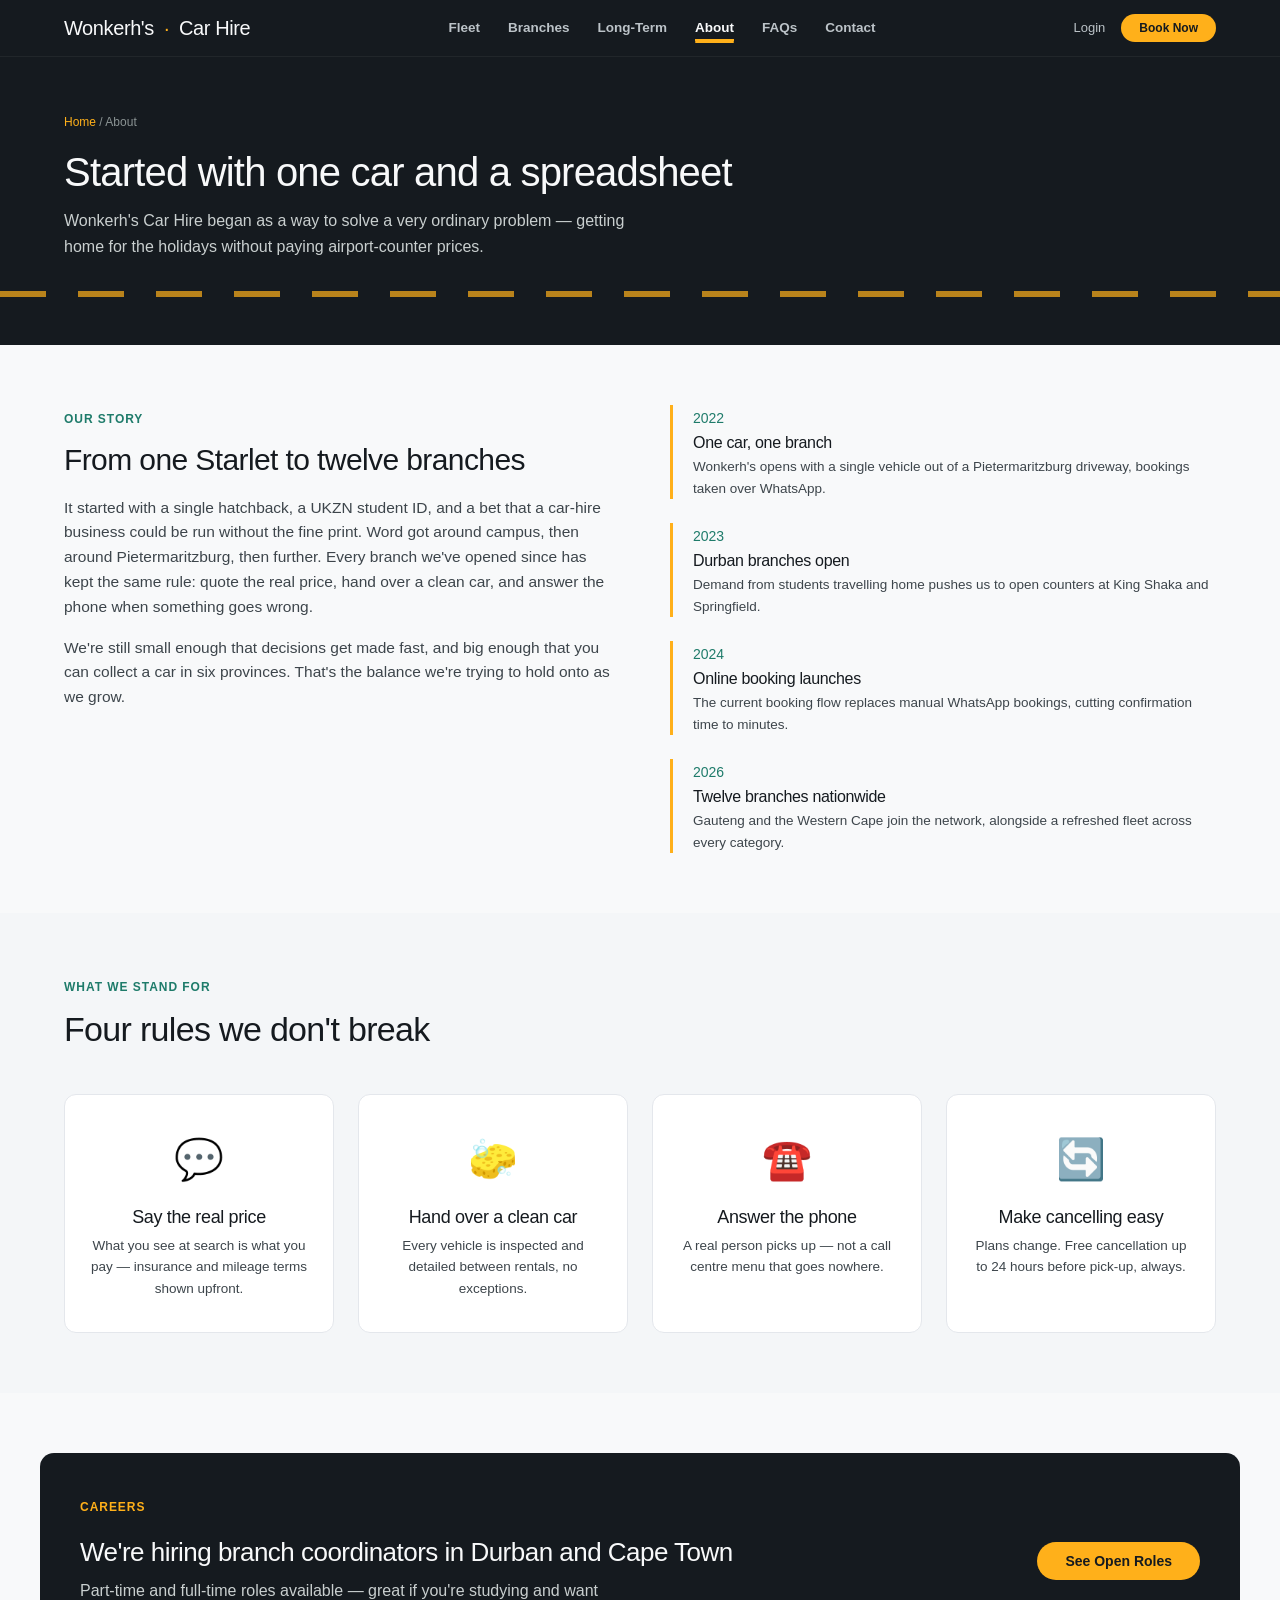
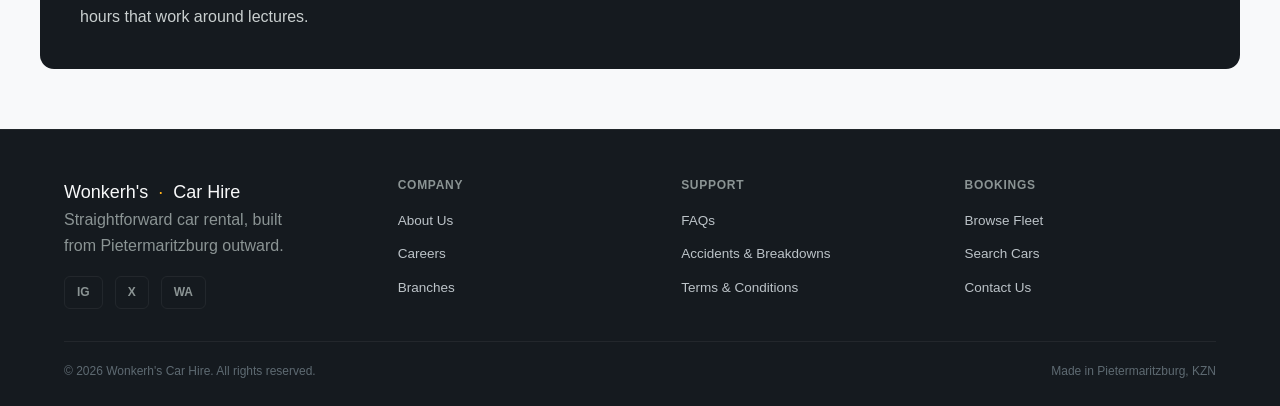
==== about.html @ ad0cbfbf "Initial commit: Wonkerh's Car Hire website - Complete HTML pages for car rental website - Fleet page" ====
<!DOCTYPE html>
<html lang="en">
<head>
<meta charset="UTF-8">
<meta name="viewport" content="width=device-width, initial-scale=1.0">
<title>About Us — Wonkerh's Car Hire</title>
<link rel="stylesheet" href="assets/style.css">
</head>
<body>

<header class="site">
  <div class="nav-row">
    <a href="index.html" class="logo">Wonkerh's<span>·</span>Car&nbsp;Hire</a>
    <nav class="main-nav">
      <ul>
        <li><a href="vehicles.html">Fleet</a></li>
        <li><a href="branches.html">Branches</a></li>
        <li><a href="long-term.html">Long-Term</a></li>
        <li><a href="about.html" class="active">About</a></li>
        <li><a href="faq.html">FAQs</a></li>
        <li><a href="contact.html">Contact</a></li>
      </ul>
    </nav>
    <div class="nav-right">
      <a href="login.html" class="nav-phone">Login</a>
      <a href="results.html" class="btn btn-amber btn-sm">Book Now</a>
      <button class="burger" aria-label="Menu">&#9776;</button>
    </div>
  </div>
  <div class="mobile-panel">
    <ul>
      <li><a href="index.html">Home</a></li>
      <li><a href="vehicles.html">Fleet</a></li>
      <li><a href="branches.html">Branches</a></li>
      <li><a href="long-term.html">Long-Term</a></li>
      <li><a href="about.html">About</a></li>
      <li><a href="faq.html">FAQs</a></li>
      <li><a href="contact.html">Contact</a></li>
      <li><a href="login.html">Login</a></li>
    </ul>
  </div>
</header>

<div class="page-head">
  <div class="wrap in">
    <div class="breadcrumb"><a href="index.html">Home</a> / About</div>
    <h1>Started with one car and a spreadsheet</h1>
    <p>Wonkerh's Car Hire began as a way to solve a very ordinary problem — getting home for the holidays without paying airport-counter prices.</p>
  </div>
  <div class="route-strip"></div>
</div>

<section>
  <div class="wrap" style="display:grid; grid-template-columns:1fr 1fr; gap:60px; align-items:start;">
    <div>
      <span class="kicker">Our Story</span>
      <h2 style="font-size:30px; margin-bottom:18px;">From one Starlet to twelve branches</h2>
      <p style="color:var(--ink-soft); font-size:15.5px; margin-bottom:16px;">
        It started with a single hatchback, a UKZN student ID, and a bet that a car-hire business could
        be run without the fine print. Word got around campus, then around Pietermaritzburg, then
        further. Every branch we've opened since has kept the same rule: quote the real price, hand over
        a clean car, and answer the phone when something goes wrong.
      </p>
      <p style="color:var(--ink-soft); font-size:15.5px;">
        We're still small enough that decisions get made fast, and big enough that you can collect a car
        in six provinces. That's the balance we're trying to hold onto as we grow.
      </p>
    </div>

    <div class="timeline">
      <div class="timeline-item">
        <span class="yr">2022</span>
        <h3>One car, one branch</h3>
        <p>Wonkerh's opens with a single vehicle out of a Pietermaritzburg driveway, bookings taken over WhatsApp.</p>
      </div>
      <div class="timeline-item">
        <span class="yr">2023</span>
        <h3>Durban branches open</h3>
        <p>Demand from students travelling home pushes us to open counters at King Shaka and Springfield.</p>
      </div>
      <div class="timeline-item">
        <span class="yr">2024</span>
        <h3>Online booking launches</h3>
        <p>The current booking flow replaces manual WhatsApp bookings, cutting confirmation time to minutes.</p>
      </div>
      <div class="timeline-item">
        <span class="yr">2026</span>
        <h3>Twelve branches nationwide</h3>
        <p>Gauteng and the Western Cape join the network, alongside a refreshed fleet across every category.</p>
      </div>
    </div>
  </div>
</section>

<section class="section-alt">
  <div class="wrap">
    <div class="section-head">
      <span class="kicker">What We Stand For</span>
      <h2>Four rules we don't break</h2>
    </div>
    <div class="values-grid">
      <div class="value-card">
        <div class="glyph">💬</div>
        <h3>Say the real price</h3>
        <p>What you see at search is what you pay — insurance and mileage terms shown upfront.</p>
      </div>
      <div class="value-card">
        <div class="glyph">🧽</div>
        <h3>Hand over a clean car</h3>
        <p>Every vehicle is inspected and detailed between rentals, no exceptions.</p>
      </div>
      <div class="value-card">
        <div class="glyph">☎️</div>
        <h3>Answer the phone</h3>
        <p>A real person picks up — not a call centre menu that goes nowhere.</p>
      </div>
      <div class="value-card">
        <div class="glyph">🔄</div>
        <h3>Make cancelling easy</h3>
        <p>Plans change. Free cancellation up to 24 hours before pick-up, always.</p>
      </div>
    </div>
  </div>
</section>

<section id="careers">
  <div class="wrap" style="display:flex; align-items:center; justify-content:space-between; gap:30px; flex-wrap:wrap; background:var(--ink); color:var(--paper); padding:40px; border-radius:14px;">
    <div>
      <span class="kicker" style="color:var(--amber);">Careers</span>
      <h2 style="font-size:26px; margin-top:8px;">We're hiring branch coordinators in Durban and Cape Town</h2>
      <p style="color:#C9CFCF; margin-top:10px; max-width:520px;">Part-time and full-time roles available — great if you're studying and want hours that work around lectures.</p>
    </div>
    <a href="contact.html" class="btn btn-amber">See Open Roles</a>
  </div>
</section>

<footer class="site">
  <div class="wrap">
    <div class="footer-grid">
      <div>
        <div class="footer-logo">Wonkerh's<span>·</span>Car&nbsp;Hire</div>
        <p style="max-width:220px; color:#8B9494;">Straightforward car rental, built from Pietermaritzburg outward.</p>
        <div class="social-row" style="margin-top:18px;">
          <a href="#" aria-label="Instagram">IG</a>
          <a href="#" aria-label="X">X</a>
          <a href="#" aria-label="WhatsApp">WA</a>
        </div>
      </div>
      <div>
        <h4>Company</h4>
        <ul>
          <li><a href="about.html">About Us</a></li>
          <li><a href="about.html#careers">Careers</a></li>
          <li><a href="branches.html">Branches</a></li>
        </ul>
      </div>
      <div>
        <h4>Support</h4>
        <ul>
          <li><a href="faq.html">FAQs</a></li>
          <li><a href="faq.html#accidents">Accidents &amp; Breakdowns</a></li>
          <li><a href="faq.html#terms">Terms &amp; Conditions</a></li>
        </ul>
      </div>
      <div>
        <h4>Bookings</h4>
        <ul>
          <li><a href="vehicles.html">Browse Fleet</a></li>
          <li><a href="results.html">Search Cars</a></li>
          <li><a href="contact.html">Contact Us</a></li>
        </ul>
      </div>
    </div>
    <div class="foot-bottom">
      <span>© 2026 Wonkerh's Car Hire. All rights reserved.</span>
      <span>Made in Pietermaritzburg, KZN</span>
    </div>
  </div>
</footer>

<script src="assets/script.js"></script>
</body>
</html>
---- assets/style.css ----
/* ============================================================
   CSS — Wonkerh's Car Hire
   Fonts: Inter + Archivo Black (loaded in HTML)
   ============================================================ */

/* ---------- reset & base ---------- */
* {
  margin: 0;
  padding: 0;
  box-sizing: border-box;
}

:root {
  --ink: #151A1F;
  --ink-soft: #3D454B;
  --ink-faint: #6E7A82;
  --paper: #F8F9FA;
  --paper-line: #E4E7EC;
  --amber: #FFB01A;
  --amber-hover: #E69A0C;
  --route: #1E7B6A;
  --route-dark: #0F5346;
  --radius: 12px;
  --shadow-card: 0 12px 28px rgba(0,0,0,0.05);
  --transition: 0.2s ease-in-out;
}

html {
  scroll-behavior: smooth;
}

body {
  font-family: 'Inter', -apple-system, BlinkMacSystemFont, sans-serif;
  background: var(--paper);
  color: var(--ink);
  line-height: 1.55;
  -webkit-font-smoothing: antialiased;
}

img { max-width: 100%; display: block; }
a { text-decoration: none; color: inherit; }
ul { list-style: none; }

.wrap {
  max-width: 1200px;
  margin: 0 auto;
  padding: 0 24px;
}
.wrap-narrow {
  max-width: 800px;
  margin: 0 auto;
  padding: 0 24px;
}

/* ---------- typography ---------- */
h1, h2, h3, h4 {
  font-family: 'Archivo Black', 'Inter', sans-serif;
  font-weight: 400;
  letter-spacing: -0.02em;
  line-height: 1.2;
}

.kicker {
  display: inline-block;
  font-size: 12px;
  font-weight: 800;
  text-transform: uppercase;
  letter-spacing: 0.08em;
  color: var(--route);
  margin-bottom: 12px;
}

.section-head {
  margin-bottom: 44px;
}
.section-head h2 {
  font-size: 34px;
  margin-bottom: 10px;
}
.section-head p {
  color: var(--ink-soft);
  max-width: 560px;
  font-size: 15px;
}

/* ---------- buttons ---------- */
.btn {
  display: inline-block;
  font-size: 14px;
  font-weight: 700;
  padding: 10px 22px;
  border-radius: 999px;
  border: 0;
  cursor: pointer;
  transition: background var(--transition), color var(--transition), box-shadow var(--transition);
  text-align: center;
  line-height: 1;
}
.btn-sm {
  font-size: 12px;
  padding: 7px 16px;
}
.btn-block {
  display: block;
  width: 100%;
}

.btn-amber {
  background: var(--amber);
  color: var(--ink);
}
.btn-amber:hover {
  background: var(--amber-hover);
  box-shadow: 0 4px 12px rgba(255,176,26,0.35);
}

.btn-dark {
  background: var(--ink);
  color: var(--paper);
}
.btn-dark:hover {
  background: #1F282F;
}

.btn-outline {
  background: transparent;
  color: var(--ink);
  border: 1.5px solid var(--paper-line);
}
.btn-outline:hover {
  background: var(--paper-line);
}

.btn-outline-light {
  background: transparent;
  color: var(--paper);
  border: 1.5px solid rgba(255,255,255,0.3);
}
.btn-outline-light:hover {
  background: rgba(255,255,255,0.08);
}

/* ---------- header ---------- */
header.site {
  background: var(--ink);
  color: var(--paper);
  padding: 10px 0;
  border-bottom: 1px solid rgba(255,255,255,0.05);
  position: sticky;
  top: 0;
  z-index: 100;
}

.nav-row {
  display: flex;
  align-items: center;
  justify-content: space-between;
  flex-wrap: wrap;
  gap: 12px 16px;
  max-width: 1200px;
  margin: 0 auto;
  padding: 0 24px;
}

.logo {
  font-family: 'Archivo Black', sans-serif;
  font-size: 18px;
  letter-spacing: -0.02em;
  color: var(--paper);
}
.logo span {
  color: var(--amber);
  margin: 0 2px;
}

.main-nav ul {
  display: flex;
  gap: 22px;
  font-size: 13.5px;
  font-weight: 600;
}
.main-nav a {
  color: #BCC3C8;
  transition: color var(--transition);
}
.main-nav a:hover,
.main-nav a.active {
  color: var(--paper);
}
.main-nav a.active {
  border-bottom: 2px solid var(--amber);
  padding-bottom: 4px;
}

.nav-right {
  display: flex;
  align-items: center;
  gap: 16px;
}
.nav-phone {
  font-size: 13px;
  color: #BCC3C8;
}

.burger {
  background: none;
  border: 0;
  color: var(--paper);
  font-size: 26px;
  line-height: 1;
  cursor: pointer;
  display: none;
}

.mobile-panel {
  display: none;
  background: var(--ink);
  padding: 16px 24px 24px;
  border-top: 1px solid rgba(255,255,255,0.05);
}
.mobile-panel ul {
  display: flex;
  flex-direction: column;
  gap: 14px;
  font-size: 15px;
}
.mobile-panel a {
  color: #BCC3C8;
}

@media (max-width: 900px) {
  .main-nav { display: none; }
  .burger { display: block; }
  .mobile-panel.open { display: block; }
  .nav-right .nav-phone { display: none; }
}

/* ---------- page head ---------- */
.page-head {
  background: var(--ink);
  color: var(--paper);
  padding: 56px 0 48px;
  position: relative;
}
.page-head h1 {
  font-size: 40px;
  max-width: 720px;
}
.page-head p {
  color: #C9CFCF;
  font-size: 16px;
  max-width: 580px;
  margin-top: 12px;
}
.breadcrumb {
  font-size: 12px;
  color: #8B9494;
  margin-bottom: 16px;
}
.breadcrumb a {
  color: var(--amber);
}
.breadcrumb a:hover {
  text-decoration: underline;
}
.route-strip {
  height: 6px;
  background: repeating-linear-gradient(90deg, var(--amber) 0 46px, transparent 46px 78px);
  opacity: 0.7;
  margin-top: 32px;
}

/* ---------- search card ---------- */
.search-wrap {
  margin-top: -46px;
  position: relative;
  z-index: 5;
}
.search-card {
  background: #fff;
  border-radius: var(--radius);
  box-shadow: 0 16px 40px rgba(0,0,0,0.08);
  padding: 24px 28px;
  border: 1px solid var(--paper-line);
}
.search-card-inner {
  display: grid;
  grid-template-columns: 1fr 1fr 1fr 1fr auto;
  gap: 18px;
  align-items: end;
}
.search-field label {
  display: block;
  font-size: 11px;
  font-weight: 800;
  text-transform: uppercase;
  letter-spacing: 0.04em;
  color: var(--ink-faint);
  margin-bottom: 5px;
}
.search-field select,
.search-field input {
  width: 100%;
  padding: 10px 12px;
  border: 1px solid var(--paper-line);
  border-radius: 10px;
  font-size: 14px;
  background: #fff;
  font-family: 'Inter', sans-serif;
}
.search-submit button {
  background: var(--amber);
  border: 0;
  border-radius: 999px;
  font-weight: 700;
  font-size: 14px;
  padding: 10px 28px;
  cursor: pointer;
  color: var(--ink);
  transition: background var(--transition);
  white-space: nowrap;
}
.search-submit button:hover {
  background: var(--amber-hover);
}

@media (max-width: 820px) {
  .search-card-inner {
    grid-template-columns: 1fr 1fr;
  }
  .search-submit {
    grid-column: 1 / -1;
  }
}
@media (max-width: 480px) {
  .search-card-inner {
    grid-template-columns: 1fr;
  }
}

/* ---------- fleet grid / vehicle cards ---------- */
.fleet-grid {
  display: grid;
  grid-template-columns: repeat(4, 1fr);
  gap: 24px;
}
.fleet-grid.cols-3 {
  grid-template-columns: repeat(3, 1fr);
}

.vehicle-card {
  background: #fff;
  border: 1px solid var(--paper-line);
  border-radius: var(--radius);
  overflow: hidden;
  transition: transform var(--transition), box-shadow var(--transition);
}
.vehicle-card:hover {
  transform: translateY(-4px);
  box-shadow: var(--shadow-card);
}
.vehicle-card .thumb {
  font-size: 56px;
  text-align: center;
  padding: 24px 0 8px;
  background: #F4F6F8;
  border-bottom: 1px solid var(--paper-line);
}
.vehicle-card .body {
  padding: 16px 18px 20px;
}
.vehicle-card .tag {
  font-size: 10px;
  font-weight: 800;
  text-transform: uppercase;
  letter-spacing: 0.05em;
  color: var(--route);
  background: #E9F3F1;
  padding: 2px 10px;
  border-radius: 999px;
  display: inline-block;
  margin-bottom: 8px;
}
.vehicle-card h3 {
  font-size: 17px;
  margin-bottom: 4px;
}
.vehicle-card .specs {
  display: flex;
  gap: 12px;
  font-size: 12px;
  color: var(--ink-faint);
  margin: 8px 0 14px;
}
.vehicle-card .specs span {
  display: flex;
  align-items: center;
  gap: 4px;
}
.vehicle-card .price-row {
  display: flex;
  align-items: center;
  justify-content: space-between;
}
.vehicle-card .price {
  font-family: 'Archivo Black', sans-serif;
  font-size: 20px;
}
.vehicle-card .price small {
  font-family: 'Inter', sans-serif;
  font-size: 12px;
  font-weight: 600;
  color: var(--ink-faint);
}

@media (max-width: 1000px) {
  .fleet-grid { grid-template-columns: repeat(3,1fr); }
}
@media (max-width: 700px) {
  .fleet-grid { grid-template-columns: 1fr 1fr; }
  .fleet-grid.cols-3 { grid-template-columns: 1fr 1fr; }
}
@media (max-width: 420px) {
  .fleet-grid { grid-template-columns: 1fr; }
}

/* ---------- filter chips ---------- */
.filter-row {
  display: flex;
  flex-wrap: wrap;
  gap: 10px;
  margin-bottom: 32px;
}
.filter-chip {
  background: transparent;
  border: 1.5px solid var(--paper-line);
  border-radius: 999px;
  padding: 6px 18px;
  font-size: 13px;
  font-weight: 600;
  cursor: pointer;
  transition: var(--transition);
  color: var(--ink-soft);
}
.filter-chip.active,
.filter-chip:hover {
  background: var(--ink);
  color: var(--paper);
  border-color: var(--ink);
}

/* ---------- results layout ---------- */
.results-layout {
  display: grid;
  grid-template-columns: 220px 1fr;
  gap: 36px;
}
.results-sidebar h4 {
  font-size: 12px;
  font-weight: 800;
  text-transform: uppercase;
  letter-spacing: 0.06em;
  color: var(--ink-faint);
  margin-bottom: 12px;
}
.check-row {
  display: flex;
  align-items: center;
  gap: 8px;
  font-size: 13.5px;
  color: var(--ink-soft);
  margin-bottom: 8px;
  cursor: pointer;
}
.results-count {
  font-size: 14px;
  color: var(--ink-soft);
  margin-bottom: 20px;
}

@media (max-width: 780px) {
  .results-layout {
    grid-template-columns: 1fr;
  }
}

/* ---------- about timeline ---------- */
.timeline {
  display: flex;
  flex-direction: column;
  gap: 24px;
}
.timeline-item {
  border-left: 3px solid var(--amber);
  padding-left: 20px;
}
.timeline-item .yr {
  font-family: 'Archivo Black', sans-serif;
  font-size: 14px;
  color: var(--route);
}
.timeline-item h3 {
  font-size: 16px;
  margin: 2px 0 4px;
}
.timeline-item p {
  font-size: 13.5px;
  color: var(--ink-soft);
}

/* ---------- values / why grid ---------- */
.values-grid,
.why-grid {
  display: grid;
  grid-template-columns: repeat(4,1fr);
  gap: 24px;
}
.value-card,
.why-cell {
  background: #fff;
  padding: 28px 20px;
  border-radius: var(--radius);
  border: 1px solid var(--paper-line);
}
.value-card .glyph {
  font-size: 32px;
  margin-bottom: 12px;
}
.value-card h3 {
  font-size: 17px;
  margin-bottom: 6px;
}
.value-card p {
  font-size: 13.5px;
  color: var(--ink-soft);
}

.why-cell .num {
  font-family: 'Archivo Black', sans-serif;
  font-size: 24px;
  color: var(--route);
  display: block;
  margin-bottom: 8px;
}
.why-cell h3 {
  font-size: 17px;
  margin-bottom: 4px;
}
.why-cell p {
  font-size: 13.5px;
  color: var(--ink-soft);
}

@media (max-width: 780px) {
  .values-grid { grid-template-columns: 1fr 1fr; }
  .why-grid { grid-template-columns: 1fr; }
}
@media (max-width: 480px) {
  .values-grid { grid-template-columns: 1fr; }
}

/* ---------- branch cards ---------- */
.branch-card-light {
  background: #fff;
  border: 1px solid var(--paper-line);
  border-radius: var(--radius);
  padding: 18px 20px;
}
.branch-card-light .province {
  font-size: 10px;
  font-weight: 800;
  text-transform: uppercase;
  color: var(--route);
  letter-spacing: 0.04em;
}
.branch-card-light h3 {
  font-size: 17px;
  margin: 2px 0 10px;
}
.branch-card-light dl {
  display: grid;
  grid-template-columns: 70px 1fr;
  gap: 4px 6px;
  font-size: 13px;
}
.branch-card-light dt {
  color: var(--ink-faint);
  font-weight: 600;
}
.branch-card-light dd {
  color: var(--ink-soft);
}

.branch-list {
  display: flex;
  flex-direction: column;
  gap: 4px;
}
.branch-item {
  display: flex;
  justify-content: space-between;
  padding: 12px 16px;
  border-radius: 8px;
  background: rgba(255,255,255,0.05);
  border: 1px solid rgba(255,255,255,0.06);
  transition: background var(--transition);
  font-weight: 500;
}
.branch-item:hover {
  background: rgba(255,255,255,0.10);
}
.branch-item .city {
  font-weight: 400;
  font-size: 12px;
  color: #9AA3A3;
  text-transform: uppercase;
  letter-spacing: 0.04em;
}

/* ---------- info cards ---------- */
.info-card {
  background: var(--ink);
  color: var(--paper);
  border-radius: var(--radius);
  padding: 24px;
}
.info-card h3 {
  font-size: 15px;
  margin-bottom: 14px;
  font-family: 'Inter', sans-serif;
  font-weight: 800;
}
.info-row {
  display: flex;
  gap: 10px;
  font-size: 13.5px;
  color: #C9CFCF;
  margin-bottom: 8px;
}
.info-row .ico {
  width: 24px;
  flex-shrink: 0;
}

/* ---------- accordion ---------- */
.accordion {
  display: flex;
  flex-direction: column;
  gap: 6px;
  border-top: 1px solid var(--paper-line);
  padding-top: 12px;
}
.acc-item {
  border-bottom: 1px solid var(--paper-line);
}
.acc-q {
  background: none;
  border: 0;
  width: 100%;
  text-align: left;
  font-weight: 700;
  font-size: 15px;
  padding: 14px 0;
  cursor: pointer;
  display: flex;
  justify-content: space-between;
  align-items: center;
  font-family: 'Inter', sans-serif;
  color: var(--ink);
}
.acc-q .plus {
  font-size: 22px;
  font-weight: 300;
  color: var(--ink-faint);
}
.acc-a {
  display: none;
  padding-bottom: 16px;
}
.acc-item.open .acc-a {
  display: block;
}
.acc-item.open .plus {
  transform: rotate(45deg);
}
.acc-a-in {
  color: var(--ink-soft);
  font-size: 14px;
  max-width: 640px;
}

/* ---------- forms ---------- */
.form-grid {
  display: grid;
  grid-template-columns: 1fr 1fr;
  gap: 16px 20px;
}
.form-field.full {
  grid-column: 1 / -1;
}
.form-field label {
  display: block;
  font-size: 12px;
  font-weight: 800;
  text-transform: uppercase;
  letter-spacing: 0.04em;
  color: var(--ink-faint);
  margin-bottom: 4px;
}
.form-field input,
.form-field select,
.form-field textarea {
  width: 100%;
  padding: 10px 12px;
  border: 1px solid var(--paper-line);
  border-radius: 10px;
  font-size: 14px;
  font-family: 'Inter', sans-serif;
  background: #fff;
}
.form-field textarea {
  resize: vertical;
  min-height: 80px;
}
.form-success {
  display: none;
  background: #E9F3F1;
  color: var(--route);
  padding: 12px 16px;
  border-radius: 10px;
  font-size: 13.5px;
  margin-top: 12px;
}
.form-success.show {
  display: block;
}

@media (max-width: 600px) {
  .form-grid {
    grid-template-columns: 1fr;
  }
}

/* ---------- vehicle detail ---------- */
.detail-grid {
  display: grid;
  grid-template-columns: 1.3fr 0.7fr;
  gap: 44px;
}
.gallery-main {
  background: #F4F6F8;
  border-radius: var(--radius);
  font-size: 120px;
  text-align: center;
  padding: 48px 0;
  border: 1px solid var(--paper-line);
}
.gallery-thumbs {
  display: flex;
  gap: 12px;
  margin-top: 12px;
}
.gallery-thumbs div {
  background: #F4F6F8;
  border-radius: 8px;
  padding: 12px 0;
  flex: 1;
  text-align: center;
  font-size: 28px;
  border: 1px solid var(--paper-line);
  cursor: default;
}

.spec-table {
  width: 100%;
  border-collapse: collapse;
  font-size: 14px;
}
.spec-table td {
  padding: 8px 0;
  border-bottom: 1px solid var(--paper-line);
}
.spec-table td:first-child {
  color: var(--ink-faint);
  font-weight: 600;
  width: 140px;
}

.book-panel {
  background: #fff;
  border: 1px solid var(--paper-line);
  border-radius: var(--radius);
  padding: 28px;
  box-shadow: var(--shadow-card);
}
.price-big {
  font-family: 'Archivo Black', sans-serif;
  font-size: 40px;
}
.price-big span {
  font-size: 16px;
  font-weight: 600;
  color: var(--ink-faint);
}
.includes li {
  font-size: 13px;
  color: var(--ink-soft);
  padding: 6px 0 6px 28px;
  background: url('data:image/svg+xml;utf8,<svg xmlns="http://www.w3.org/2000/svg" width="16" height="16" viewBox="0 0 24 24" fill="none" stroke="%231E7B6A" stroke-width="3" stroke-linecap="round" stroke-linejoin="round"><polyline points="20 6 9 17 4 12"/></svg>') left center no-repeat;
  background-size: 16px;
}

@media (max-width: 820px) {
  .detail-grid {
    grid-template-columns: 1fr;
  }
}

/* ---------- testi ---------- */
.testi-grid {
  display: grid;
  grid-template-columns: repeat(3,1fr);
  gap: 24px;
}
.testi-card {
  background: #fff;
  border: 1px solid var(--paper-line);
  border-radius: var(--radius);
  padding: 24px;
}
.testi-card .stars {
  color: var(--amber);
  font-size: 18px;
  letter-spacing: 2px;
  margin-bottom: 10px;
}
.testi-card p {
  font-size: 14.5px;
  color: var(--ink-soft);
  margin-bottom: 16px;
}
.testi-card .who {
  font-weight: 700;
  font-size: 14px;
}
.testi-card .who span {
  font-weight: 400;
  font-size: 12px;
  color: var(--ink-faint);
  display: block;
  margin-top: 2px;
}
@media (max-width: 700px) {
  .testi-grid { grid-template-columns: 1fr; }
}

/* ---------- CTA banner ---------- */
.cta-banner {
  background: var(--amber);
  color: var(--ink);
  padding: 48px 0;
  text-align: center;
}
.cta-banner h2 {
  font-size: 28px;
  margin-bottom: 16px;
}
.cta-banner .btn-dark {
  background: var(--ink);
  color: var(--paper);
}
.cta-banner .btn-dark:hover {
  background: #1F282F;
}

/* ---------- sections ---------- */
.section-alt {
  background: #F4F6F8;
  padding: 60px 0;
}
.section-dark {
  background: var(--ink);
  color: var(--paper);
  padding: 60px 0;
}
.section-dark .section-head p {
  color: #BCC3C8;
}
.section-dark .kicker {
  color: var(--amber);
}
section {
  padding: 60px 0;
}

/* ---------- footer ---------- */
footer.site {
  background: var(--ink);
  color: var(--paper);
  padding: 48px 0 24px;
  border-top: 1px solid rgba(255,255,255,0.05);
}
.footer-grid {
  display: grid;
  grid-template-columns: 1.2fr 1fr 1fr 1fr;
  gap: 32px;
  padding-bottom: 32px;
  border-bottom: 1px solid rgba(255,255,255,0.06);
}
.footer-logo {
  font-family: 'Archivo Black', sans-serif;
  font-size: 17px;
}
.footer-logo span {
  color: var(--amber);
  margin: 0 2px;
}
footer h4 {
  font-family: 'Inter', sans-serif;
  font-weight: 800;
  font-size: 12px;
  text-transform: uppercase;
  letter-spacing: 0.06em;
  color: #8B9494;
  margin-bottom: 14px;
}
footer ul {
  display: flex;
  flex-direction: column;
  gap: 8px;
}
footer ul a {
  font-size: 13.5px;
  color: #BCC3C8;
  transition: color var(--transition);
}
footer ul a:hover {
  color: var(--paper);
}
.social-row {
  display: flex;
  gap: 12px;
}
.social-row a {
  font-weight: 700;
  font-size: 12px;
  color: #8B9494;
  transition: color var(--transition);
}
.social-row a:hover {
  color: var(--paper);
}
.foot-bottom {
  display: flex;
  justify-content: space-between;
  font-size: 12px;
  color: #5E6A72;
  padding-top: 20px;
}

@media (max-width: 780px) {
  .footer-grid {
    grid-template-columns: 1fr 1fr;
  }
}
@media (max-width: 480px) {
  .footer-grid {
    grid-template-columns: 1fr;
  }
  .foot-bottom {
    flex-direction: column;
    gap: 4px;
  }
}

/* ---------- utilities ---------- */
.reveal {
  opacity: 0;
  transform: translateY(24px);
  transition: opacity 0.5s ease, transform 0.5s ease;
}
.reveal.visible {
  opacity: 1;
  transform: translateY(0);
}

.badge-amber {
  background: var(--amber);
  color: var(--ink);
  padding: 2px 12px;
  border-radius: 999px;
  font-size: 11px;
  font-weight: 800;
  text-transform: uppercase;
}

/* ============================================================
   CSS — Wonkerh's Car Hire (Enhanced with Images)
   ============================================================ */

* {
  margin: 0;
  padding: 0;
  box-sizing: border-box;
}

:root {
  --ink: #151A1F;
  --ink-soft: #3D454B;
  --ink-faint: #6E7A82;
  --paper: #F8F9FA;
  --paper-line: #E4E7EC;
  --amber: #FFB01A;
  --amber-hover: #E69A0C;
  --route: #1E7B6A;
  --route-dark: #0F5346;
  --radius: 12px;
  --shadow-card: 0 12px 28px rgba(0,0,0,0.08);
  --transition: 0.3s ease-in-out;
  --shadow-hover: 0 20px 40px rgba(0,0,0,0.12);
}

html {
  scroll-behavior: smooth;
}

body {
  font-family: 'Inter', -apple-system, BlinkMacSystemFont, sans-serif;
  background: var(--paper);
  color: var(--ink);
  line-height: 1.6;
  -webkit-font-smoothing: antialiased;
}

img { max-width: 100%; display: block; }
a { text-decoration: none; color: inherit; }
ul { list-style: none; }

.wrap {
  max-width: 1200px;
  margin: 0 auto;
  padding: 0 24px;
}
.wrap-narrow {
  max-width: 800px;
  margin: 0 auto;
  padding: 0 24px;
}

/* ---------- typography ---------- */
h1, h2, h3, h4 {
  font-family: 'Archivo Black', 'Inter', sans-serif;
  font-weight: 400;
  letter-spacing: -0.02em;
  line-height: 1.2;
}

.kicker {
  display: inline-block;
  font-size: 12px;
  font-weight: 800;
  text-transform: uppercase;
  letter-spacing: 0.08em;
  color: var(--route);
  margin-bottom: 12px;
}

.section-head {
  margin-bottom: 44px;
}
.section-head h2 {
  font-size: 34px;
  margin-bottom: 10px;
}
.section-head p {
  color: var(--ink-soft);
  max-width: 560px;
  font-size: 15px;
}

/* ---------- buttons ---------- */
.btn {
  display: inline-block;
  font-size: 14px;
  font-weight: 700;
  padding: 12px 28px;
  border-radius: 999px;
  border: 0;
  cursor: pointer;
  transition: all var(--transition);
  text-align: center;
  line-height: 1;
}
.btn-sm {
  font-size: 12px;
  padding: 8px 18px;
}
.btn-block {
  display: block;
  width: 100%;
}

.btn-amber {
  background: var(--amber);
  color: var(--ink);
}
.btn-amber:hover {
  background: var(--amber-hover);
  transform: translateY(-2px);
  box-shadow: 0 8px 20px rgba(255,176,26,0.35);
}

.btn-dark {
  background: var(--ink);
  color: var(--paper);
}
.btn-dark:hover {
  background: #1F282F;
  transform: translateY(-2px);
  box-shadow: 0 8px 20px rgba(0,0,0,0.2);
}

.btn-outline {
  background: transparent;
  color: var(--ink);
  border: 2px solid var(--paper-line);
}
.btn-outline:hover {
  background: var(--paper-line);
  transform: translateY(-2px);
}

.btn-outline-light {
  background: transparent;
  color: var(--paper);
  border: 2px solid rgba(255,255,255,0.3);
}
.btn-outline-light:hover {
  background: rgba(255,255,255,0.1);
  transform: translateY(-2px);
}

/* ---------- header ---------- */
header.site {
  background: var(--ink);
  color: var(--paper);
  padding: 12px 0;
  border-bottom: 1px solid rgba(255,255,255,0.05);
  position: sticky;
  top: 0;
  z-index: 100;
  backdrop-filter: blur(10px);
}

.nav-row {
  display: flex;
  align-items: center;
  justify-content: space-between;
  flex-wrap: wrap;
  gap: 12px 16px;
  max-width: 1200px;
  margin: 0 auto;
  padding: 0 24px;
}

.logo {
  font-family: 'Archivo Black', sans-serif;
  font-size: 20px;
  letter-spacing: -0.02em;
  color: var(--paper);
  display: flex;
  align-items: center;
  gap: 8px;
}
.logo img {
  height: 32px;
  width: auto;
}
.logo span {
  color: var(--amber);
  margin: 0 2px;
}

.main-nav ul {
  display: flex;
  gap: 28px;
  font-size: 13.5px;
  font-weight: 600;
}
.main-nav a {
  color: #BCC3C8;
  transition: color var(--transition);
  position: relative;
}
.main-nav a:hover,
.main-nav a.active {
  color: var(--paper);
}
.main-nav a.active::after {
  content: '';
  position: absolute;
  bottom: -4px;
  left: 0;
  right: 0;
  height: 2px;
  background: var(--amber);
  border-radius: 2px;
}

.nav-right {
  display: flex;
  align-items: center;
  gap: 16px;
}
.nav-phone {
  font-size: 13px;
  color: #BCC3C8;
  display: flex;
  align-items: center;
  gap: 6px;
}

.burger {
  background: none;
  border: 0;
  color: var(--paper);
  font-size: 26px;
  line-height: 1;
  cursor: pointer;
  display: none;
}

.mobile-panel {
  display: none;
  background: var(--ink);
  padding: 16px 24px 24px;
  border-top: 1px solid rgba(255,255,255,0.05);
}
.mobile-panel ul {
  display: flex;
  flex-direction: column;
  gap: 14px;
  font-size: 15px;
}
.mobile-panel a {
  color: #BCC3C8;
}

@media (max-width: 900px) {
  .main-nav { display: none; }
  .burger { display: block; }
  .mobile-panel.open { display: block; }
  .nav-right .nav-phone { display: none; }
}

/* ---------- Hero with Image ---------- */
.hero {
  position: relative;
  overflow: hidden;
  background: var(--ink);
  color: var(--paper);
  padding: 72px 0 0;
  min-height: 600px;
  display: flex;
  align-items: center;
}

.hero::before {
  content: '';
  position: absolute;
  top: 0;
  right: 0;
  bottom: 0;
  left: 0;
  background: 
    radial-gradient(circle at 70% 30%, rgba(255,176,26,0.08) 0%, transparent 50%),
    radial-gradient(circle at 30% 70%, rgba(30,123,106,0.1) 0%, transparent 50%),
    linear-gradient(180deg, var(--ink) 0%, #1D2327 100%);
}

.hero-grid {
  display: grid;
  grid-template-columns: 1fr 1fr;
  gap: 50px;
  align-items: center;
  position: relative;
  z-index: 2;
}

.hero-image {
  position: relative;
  border-radius: var(--radius);
  overflow: hidden;
  box-shadow: 0 30px 60px rgba(0,0,0,0.4);
}

.hero-image img {
  width: 100%;
  height: 340px;
  object-fit: cover;
  transition: transform 0.5s ease;
}

.hero-image:hover img {
  transform: scale(1.03);
}

.hero-image .badge {
  position: absolute;
  bottom: 20px;
  left: 20px;
  background: rgba(0,0,0,0.7);
  backdrop-filter: blur(10px);
  padding: 8px 16px;
  border-radius: 999px;
  font-size: 12px;
  color: var(--paper);
  border: 1px solid rgba(255,255,255,0.1);
}

.eyebrow-tag {
  display: inline-block;
  font-size: 13px;
  font-weight: 700;
  color: var(--amber);
  background: rgba(255,176,26,0.12);
  border: 1px solid rgba(255,176,26,0.4);
  padding: 5px 16px;
  border-radius: 999px;
  margin-bottom: 18px;
}

.hero h1 {
  font-size: 54px;
  color: var(--paper);
  line-height: 1.1;
}
.hero h1 em {
  font-style: normal;
  color: var(--amber);
  background: linear-gradient(135deg, var(--amber), #FFD700);
  -webkit-background-clip: text;
  -webkit-text-fill-color: transparent;
  background-clip: text;
}

.hero p.lede {
  max-width: 480px;
  font-size: 17px;
  color: #C9CFCF;
  margin-top: 20px;
  line-height: 1.7;
}

.hero-stats {
  display: flex;
  gap: 40px;
  margin-top: 32px;
  padding-top: 28px;
  border-top: 1px solid rgba(255,255,255,0.06);
}
.hero-stats div strong {
  display: block;
  font-size: 28px;
  font-family: 'Archivo Black', sans-serif;
  color: var(--amber);
}
.hero-stats div span {
  font-size: 13px;
  color: #9AA3A3;
}

@media (max-width: 820px) {
  .hero-grid {
    grid-template-columns: 1fr;
  }
  .hero h1 {
    font-size: 38px;
  }
  .hero-image img {
    height: 220px;
  }
}

/* ---------- Search Card ---------- */
.search-wrap {
  margin-top: -46px;
  position: relative;
  z-index: 5;
  padding-bottom: 0;
}
.search-card {
  background: #fff;
  border-radius: var(--radius);
  box-shadow: 0 16px 48px rgba(0,0,0,0.1);
  padding: 28px 32px;
  border: 1px solid var(--paper-line);
}
.search-card-inner {
  display: grid;
  grid-template-columns: 1fr 1fr 1fr 1fr auto;
  gap: 18px;
  align-items: end;
}
.search-field label {
  display: block;
  font-size: 11px;
  font-weight: 800;
  text-transform: uppercase;
  letter-spacing: 0.06em;
  color: var(--ink-faint);
  margin-bottom: 6px;
}
.search-field select,
.search-field input {
  width: 100%;
  padding: 12px 14px;
  border: 2px solid var(--paper-line);
  border-radius: 10px;
  font-size: 14px;
  background: #fff;
  font-family: 'Inter', sans-serif;
  transition: border-color var(--transition);
}
.search-field select:focus,
.search-field input:focus {
  outline: none;
  border-color: var(--amber);
}
.search-submit button {
  background: var(--amber);
  border: 0;
  border-radius: 999px;
  font-weight: 700;
  font-size: 15px;
  padding: 12px 32px;
  cursor: pointer;
  color: var(--ink);
  transition: all var(--transition);
  white-space: nowrap;
}
.search-submit button:hover {
  background: var(--amber-hover);
  transform: translateY(-2px);
  box-shadow: 0 8px 20px rgba(255,176,26,0.35);
}

@media (max-width: 820px) {
  .search-card-inner {
    grid-template-columns: 1fr 1fr;
  }
  .search-submit {
    grid-column: 1 / -1;
  }
}
@media (max-width: 480px) {
  .search-card-inner {
    grid-template-columns: 1fr;
  }
}

/* ---------- Fleet Grid ---------- */
.fleet-grid {
  display: grid;
  grid-template-columns: repeat(4, 1fr);
  gap: 24px;
}
.fleet-grid.cols-3 {
  grid-template-columns: repeat(3, 1fr);
}

.vehicle-card {
  background: #fff;
  border: 1px solid var(--paper-line);
  border-radius: var(--radius);
  overflow: hidden;
  transition: all var(--transition);
}
.vehicle-card:hover {
  transform: translateY(-6px);
  box-shadow: var(--shadow-hover);
}
.vehicle-card .thumb {
  position: relative;
  height: 160px;
  overflow: hidden;
  background: #F4F6F8;
}
.vehicle-card .thumb img {
  width: 100%;
  height: 100%;
  object-fit: cover;
  transition: transform 0.5s ease;
}
.vehicle-card:hover .thumb img {
  transform: scale(1.05);
}
.vehicle-card .thumb .tag-badge {
  position: absolute;
  top: 12px;
  right: 12px;
  font-size: 10px;
  font-weight: 800;
  text-transform: uppercase;
  background: var(--amber);
  color: var(--ink);
  padding: 4px 12px;
  border-radius: 999px;
}
.vehicle-card .body {
  padding: 18px 20px 22px;
}
.vehicle-card .tag {
  font-size: 10px;
  font-weight: 800;
  text-transform: uppercase;
  letter-spacing: 0.05em;
  color: var(--route);
  background: #E9F3F1;
  padding: 3px 12px;
  border-radius: 999px;
  display: inline-block;
  margin-bottom: 8px;
}
.vehicle-card h3 {
  font-size: 18px;
  margin-bottom: 4px;
}
.vehicle-card .specs {
  display: flex;
  gap: 14px;
  font-size: 12px;
  color: var(--ink-faint);
  margin: 8px 0 14px;
}
.vehicle-card .specs span {
  display: flex;
  align-items: center;
  gap: 4px;
}
.vehicle-card .price-row {
  display: flex;
  align-items: center;
  justify-content: space-between;
}
.vehicle-card .price {
  font-family: 'Archivo Black', sans-serif;
  font-size: 22px;
}
.vehicle-card .price small {
  font-family: 'Inter', sans-serif;
  font-size: 13px;
  font-weight: 600;
  color: var(--ink-faint);
}

@media (max-width: 1000px) {
  .fleet-grid { grid-template-columns: repeat(3,1fr); }
}
@media (max-width: 700px) {
  .fleet-grid { grid-template-columns: 1fr 1fr; }
  .fleet-grid.cols-3 { grid-template-columns: 1fr 1fr; }
}
@media (max-width: 420px) {
  .fleet-grid { grid-template-columns: 1fr; }
}

/* ---------- Filter Chips ---------- */
.filter-row {
  display: flex;
  flex-wrap: wrap;
  gap: 10px;
  margin-bottom: 32px;
}
.filter-chip {
  background: transparent;
  border: 2px solid var(--paper-line);
  border-radius: 999px;
  padding: 8px 22px;
  font-size: 13px;
  font-weight: 600;
  cursor: pointer;
  transition: all var(--transition);
  color: var(--ink-soft);
}
.filter-chip.active,
.filter-chip:hover {
  background: var(--ink);
  color: var(--paper);
  border-color: var(--ink);
  transform: translateY(-2px);
}

/* ---------- Branch Cards ---------- */
.branch-card-light {
  background: #fff;
  border: 1px solid var(--paper-line);
  border-radius: var(--radius);
  padding: 20px 24px;
  transition: all var(--transition);
}
.branch-card-light:hover {
  transform: translateY(-4px);
  box-shadow: var(--shadow-hover);
}
.branch-card-light .province {
  font-size: 10px;
  font-weight: 800;
  text-transform: uppercase;
  color: var(--route);
  letter-spacing: 0.04em;
}
.branch-card-light h3 {
  font-size: 18px;
  margin: 4px 0 12px;
}
.branch-card-light dl {
  display: grid;
  grid-template-columns: 80px 1fr;
  gap: 4px 8px;
  font-size: 13.5px;
}
.branch-card-light dt {
  color: var(--ink-faint);
  font-weight: 600;
}
.branch-card-light dd {
  color: var(--ink-soft);
}

/* ---------- Values Grid ---------- */
.values-grid {
  display: grid;
  grid-template-columns: repeat(4,1fr);
  gap: 24px;
}
.value-card {
  background: #fff;
  padding: 32px 24px;
  border-radius: var(--radius);
  border: 1px solid var(--paper-line);
  text-align: center;
  transition: all var(--transition);
}
.value-card:hover {
  transform: translateY(-4px);
  box-shadow: var(--shadow-hover);
}
.value-card .glyph {
  font-size: 40px;
  margin-bottom: 16px;
}
.value-card h3 {
  font-size: 18px;
  margin-bottom: 6px;
}
.value-card p {
  font-size: 13.5px;
  color: var(--ink-soft);
}

/* ---------- Why Grid ---------- */
.why-grid {
  display: grid;
  grid-template-columns: repeat(3,1fr);
  gap: 24px;
}
.why-cell {
  background: #fff;
  padding: 32px 24px;
  border-radius: var(--radius);
  border: 1px solid var(--paper-line);
  transition: all var(--transition);
}
.why-cell:hover {
  transform: translateY(-4px);
  box-shadow: var(--shadow-hover);
}
.why-cell .num {
  font-family: 'Archivo Black', sans-serif;
  font-size: 28px;
  color: var(--route);
  display: block;
  margin-bottom: 10px;
}
.why-cell h3 {
  font-size: 18px;
  margin-bottom: 6px;
}
.why-cell p {
  font-size: 13.5px;
  color: var(--ink-soft);
}

@media (max-width: 780px) {
  .values-grid { grid-template-columns: 1fr 1fr; }
  .why-grid { grid-template-columns: 1fr; }
}
@media (max-width: 480px) {
  .values-grid { grid-template-columns: 1fr; }
}

/* ---------- Testimonials ---------- */
.testi-grid {
  display: grid;
  grid-template-columns: repeat(3,1fr);
  gap: 24px;
}
.testi-card {
  background: #fff;
  border: 1px solid var(--paper-line);
  border-radius: var(--radius);
  padding: 28px;
  transition: all var(--transition);
}
.testi-card:hover {
  transform: translateY(-4px);
  box-shadow: var(--shadow-hover);
}
.testi-card .stars {
  color: var(--amber);
  font-size: 20px;
  letter-spacing: 2px;
  margin-bottom: 12px;
}
.testi-card p {
  font-size: 14.5px;
  color: var(--ink-soft);
  margin-bottom: 16px;
  line-height: 1.7;
}
.testi-card .who {
  font-weight: 700;
  font-size: 14px;
  display: flex;
  align-items: center;
  gap: 12px;
}
.testi-card .who img {
  width: 40px;
  height: 40px;
  border-radius: 50%;
  object-fit: cover;
}
.testi-card .who span {
  font-weight: 400;
  font-size: 12px;
  color: var(--ink-faint);
  display: block;
  margin-top: 2px;
}

@media (max-width: 700px) {
  .testi-grid { grid-template-columns: 1fr; }
}

/* ---------- CTA Banner ---------- */
.cta-banner {
  background: linear-gradient(135deg, var(--amber), #FFD700);
  color: var(--ink);
  padding: 56px 0;
  text-align: center;
}
.cta-banner h2 {
  font-size: 32px;
  margin-bottom: 16px;
}
.cta-banner .btn-dark {
  background: var(--ink);
  color: var(--paper);
}
.cta-banner .btn-dark:hover {
  background: #1F282F;
  transform: translateY(-2px);
  box-shadow: 0 8px 24px rgba(0,0,0,0.15);
}

/* ---------- Sections ---------- */
.section-alt {
  background: #F4F6F8;
  padding: 60px 0;
}
.section-dark {
  background: var(--ink);
  color: var(--paper);
  padding: 60px 0;
}
.section-dark .section-head p {
  color: #BCC3C8;
}
.section-dark .kicker {
  color: var(--amber);
}
section {
  padding: 60px 0;
}

/* ---------- Footer ---------- */
footer.site {
  background: var(--ink);
  color: var(--paper);
  padding: 48px 0 24px;
  border-top: 1px solid rgba(255,255,255,0.05);
}
.footer-grid {
  display: grid;
  grid-template-columns: 1.2fr 1fr 1fr 1fr;
  gap: 32px;
  padding-bottom: 32px;
  border-bottom: 1px solid rgba(255,255,255,0.06);
}
.footer-logo {
  font-family: 'Archivo Black', sans-serif;
  font-size: 18px;
  display: flex;
  align-items: center;
  gap: 8px;
}
.footer-logo img {
  height: 28px;
  width: auto;
}
.footer-logo span {
  color: var(--amber);
  margin: 0 2px;
}
footer h4 {
  font-family: 'Inter', sans-serif;
  font-weight: 800;
  font-size: 12px;
  text-transform: uppercase;
  letter-spacing: 0.06em;
  color: #8B9494;
  margin-bottom: 14px;
}
footer ul {
  display: flex;
  flex-direction: column;
  gap: 8px;
}
footer ul a {
  font-size: 13.5px;
  color: #BCC3C8;
  transition: color var(--transition);
}
footer ul a:hover {
  color: var(--paper);
}
.social-row {
  display: flex;
  gap: 12px;
}
.social-row a {
  font-weight: 700;
  font-size: 12px;
  color: #8B9494;
  transition: all var(--transition);
  padding: 6px 12px;
  border: 1px solid rgba(255,255,255,0.06);
  border-radius: 6px;
}
.social-row a:hover {
  color: var(--paper);
  background: rgba(255,255,255,0.05);
}
.foot-bottom {
  display: flex;
  justify-content: space-between;
  font-size: 12px;
  color: #5E6A72;
  padding-top: 20px;
}

@media (max-width: 780px) {
  .footer-grid {
    grid-template-columns: 1fr 1fr;
  }
}
@media (max-width: 480px) {
  .footer-grid {
    grid-template-columns: 1fr;
  }
  .foot-bottom {
    flex-direction: column;
    gap: 4px;
  }
}

/* ---------- Utilities ---------- */
.reveal {
  opacity: 0;
  transform: translateY(30px);
  transition: opacity 0.6s ease, transform 0.6s ease;
}
.reveal.visible {
  opacity: 1;
  transform: translateY(0);
}

.badge-amber {
  background: var(--amber);
  color: var(--ink);
  padding: 2px 14px;
  border-radius: 999px;
  font-size: 11px;
  font-weight: 800;
  text-transform: uppercase;
}

/* ---------- Vehicle Detail ---------- */
.detail-grid {
  display: grid;
  grid-template-columns: 1.3fr 0.7fr;
  gap: 44px;
}
.gallery-main {
  border-radius: var(--radius);
  overflow: hidden;
  border: 1px solid var(--paper-line);
}
.gallery-main img {
  width: 100%;
  height: 320px;
  object-fit: cover;
}
.gallery-thumbs {
  display: flex;
  gap: 12px;
  margin-top: 12px;
}
.gallery-thumbs div {
  border-radius: 8px;
  overflow: hidden;
  flex: 1;
  cursor: pointer;
  border: 2px solid transparent;
  transition: all var(--transition);
}
.gallery-thumbs div:hover,
.gallery-thumbs div.active {
  border-color: var(--amber);
}
.gallery-thumbs img {
  width: 100%;
  height: 70px;
  object-fit: cover;
}

.spec-table {
  width: 100%;
  border-collapse: collapse;
  font-size: 14px;
}
.spec-table td {
  padding: 10px 0;
  border-bottom: 1px solid var(--paper-line);
}
.spec-table td:first-child {
  color: var(--ink-faint);
  font-weight: 600;
  width: 140px;
}

.book-panel {
  background: #fff;
  border: 1px solid var(--paper-line);
  border-radius: var(--radius);
  padding: 28px;
  box-shadow: var(--shadow-card);
  position: sticky;
  top: 100px;
}
.price-big {
  font-family: 'Archivo Black', sans-serif;
  font-size: 42px;
}
.price-big span {
  font-size: 16px;
  font-weight: 600;
  color: var(--ink-faint);
}
.includes li {
  font-size: 13px;
  color: var(--ink-soft);
  padding: 8px 0 8px 28px;
  background: url('data:image/svg+xml;utf8,<svg xmlns="http://www.w3.org/2000/svg" width="16" height="16" viewBox="0 0 24 24" fill="none" stroke="%231E7B6A" stroke-width="3" stroke-linecap="round" stroke-linejoin="round"><polyline points="20 6 9 17 4 12"/></svg>') left center no-repeat;
  background-size: 16px;
}

@media (max-width: 820px) {
  .detail-grid {
    grid-template-columns: 1fr;
  }
  .book-panel {
    position: static;
  }
}
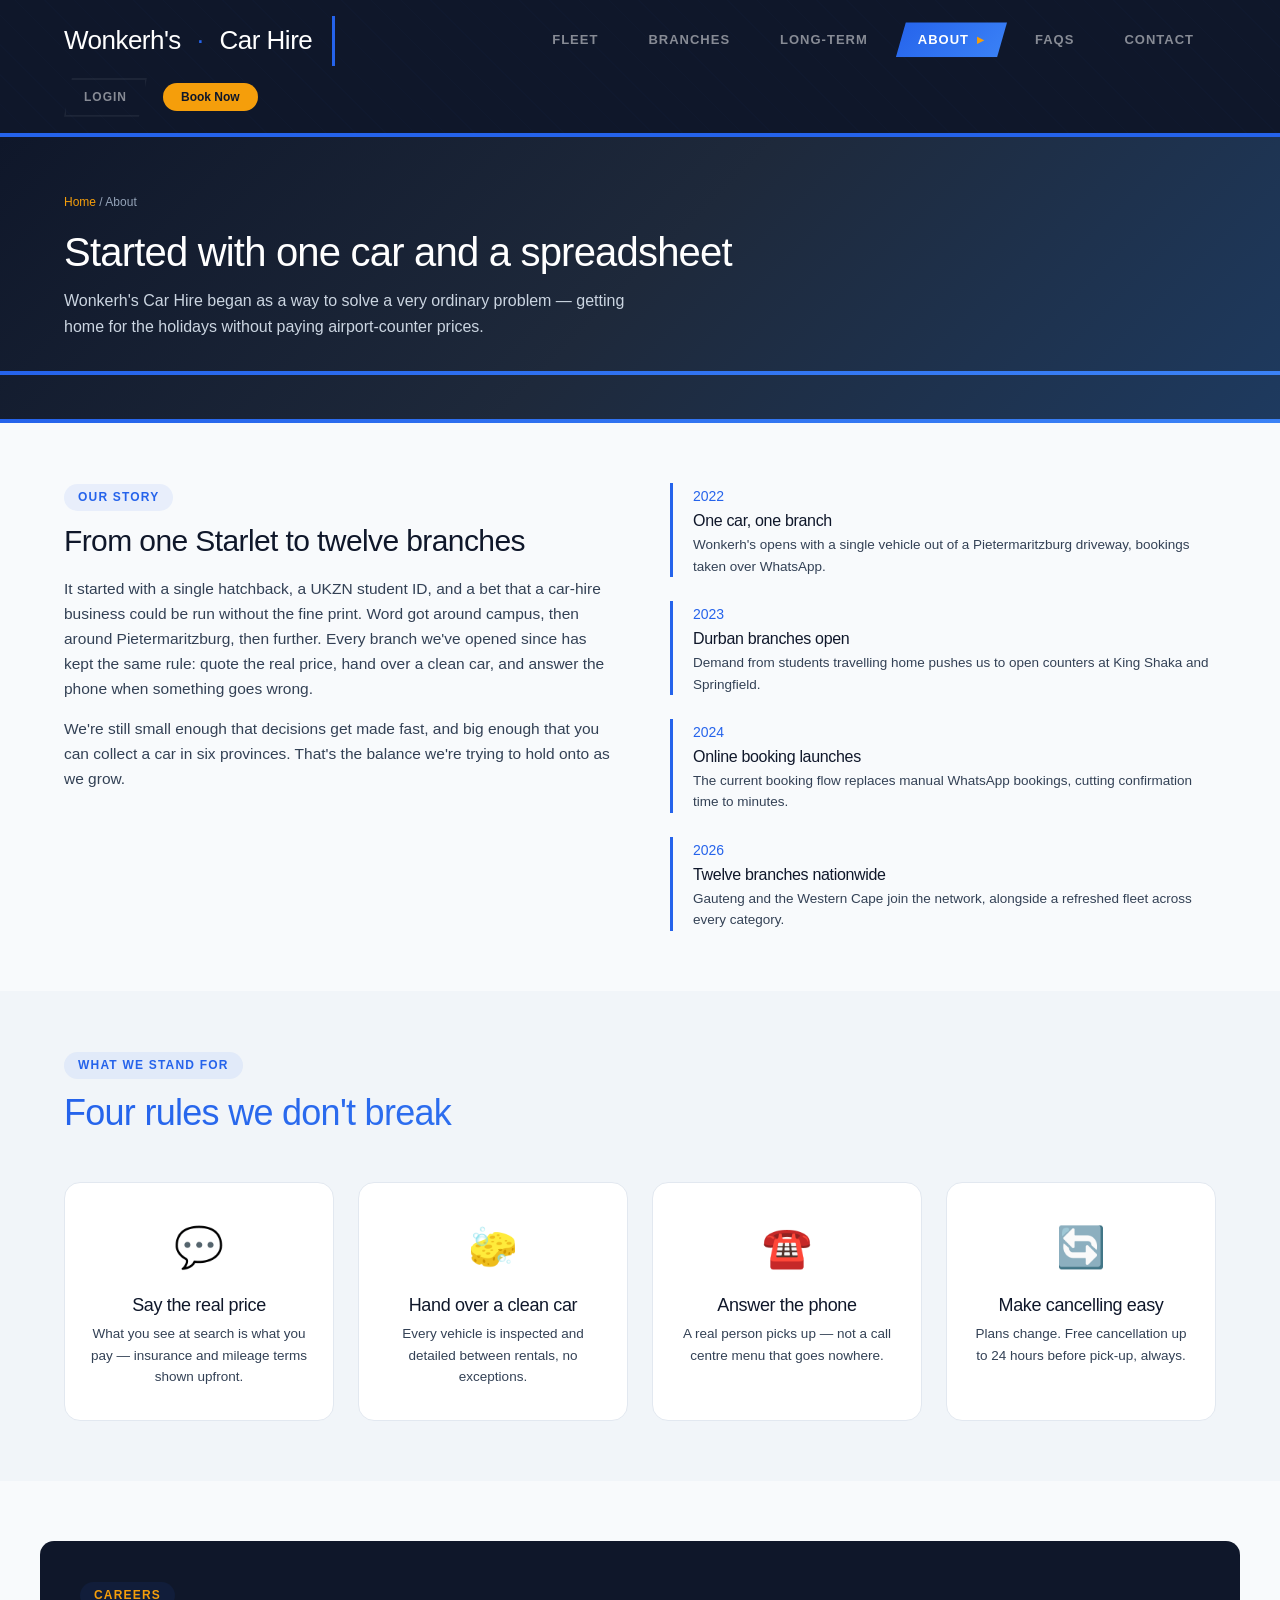
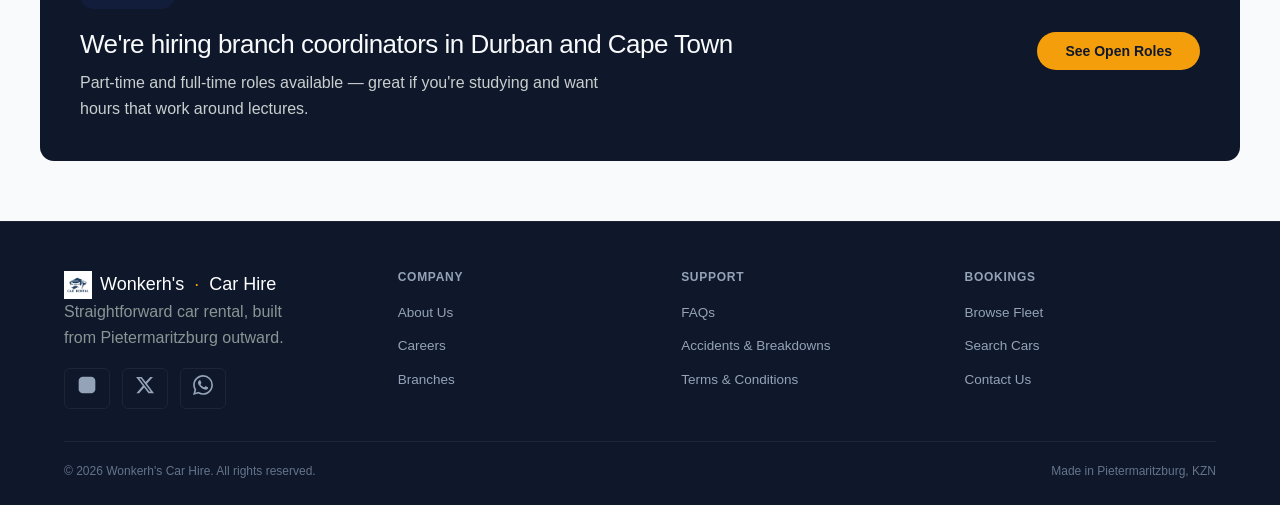
==== commit a6d68d4c: "✨ Major website overhaul: Modern UI with car images and SVG icons - 🎨 Complete design refresh with b" ====
--- a/about.html
+++ b/about.html
@@ -138,12 +138,29 @@
   <div class="wrap">
     <div class="footer-grid">
       <div>
-        <div class="footer-logo">Wonkerh's<span>·</span>Car&nbsp;Hire</div>
+        <div class="footer-logo">
+          <img src="images/logo.jpg" alt="Wonkerh's" style="height:28px; width:auto;" onerror="this.style.display='none'">
+          Wonkerh's<span>·</span>Car&nbsp;Hire
+        </div>
         <p style="max-width:220px; color:#8B9494;">Straightforward car rental, built from Pietermaritzburg outward.</p>
         <div class="social-row" style="margin-top:18px;">
-          <a href="#" aria-label="Instagram">IG</a>
-          <a href="#" aria-label="X">X</a>
-          <a href="#" aria-label="WhatsApp">WA</a>
+          <a href="#" aria-label="Instagram" class="social-link ig-link">
+            <svg viewBox="0 0 24 24" width="20" height="20" fill="currentColor">
+              <rect x="2" y="2" width="20" height="20" rx="5" ry="5"/>
+              <circle cx="12" cy="12" r="5"/>
+              <circle cx="17.5" cy="6.5" r="1.5"/>
+            </svg>
+          </a>
+          <a href="#" aria-label="X (Twitter)" class="social-link x-link">
+            <svg viewBox="0 0 24 24" width="20" height="20" fill="currentColor">
+              <path d="M18.244 2.25h3.308l-7.227 8.26 8.502 11.24H16.17l-5.214-6.817L4.99 21.75H1.68l7.73-8.835L1.254 2.25H8.08l4.713 6.231zm-1.161 17.52h1.833L7.084 4.126H5.117z"/>
+            </svg>
+          </a>
+          <a href="#" aria-label="WhatsApp" class="social-link wa-link">
+            <svg viewBox="0 0 24 24" width="20" height="20" fill="currentColor">
+              <path d="M17.472 14.382c-.297-.149-1.758-.867-2.03-.967-.273-.099-.471-.148-.67.15-.197.297-.767.966-.94 1.164-.173.199-.347.223-.644.075-.297-.15-1.255-.463-2.39-1.475-.883-.788-1.48-1.761-1.653-2.059-.173-.297-.018-.458.13-.606.134-.133.298-.347.446-.52.149-.174.198-.298.298-.497.099-.198.05-.371-.025-.52-.075-.149-.669-1.612-.916-2.207-.242-.579-.487-.5-.669-.51-.173-.008-.371-.01-.57-.01-.198 0-.52.074-.792.372-.272.297-1.04 1.016-1.04 2.479 0 1.462 1.065 2.875 1.213 3.074.149.198 2.096 3.2 5.077 4.487.709.306 1.262.489 1.694.625.712.227 1.36.195 1.871.118.571-.085 1.758-.719 2.006-1.413.248-.694.248-1.289.173-1.413-.074-.124-.272-.198-.57-.347m-5.421 7.403h-.004a9.87 9.87 0 01-5.031-1.378l-.361-.214-3.741.982.998-3.648-.235-.374a9.86 9.86 0 01-1.51-5.26c.001-5.45 4.436-9.884 9.888-9.884 2.64 0 5.122 1.03 6.988 2.898a9.825 9.825 0 012.893 6.994c-.003 5.45-4.437 9.884-9.885 9.884m8.413-18.297A11.815 11.815 0 0012.05 0C5.495 0 .16 5.335.157 11.892c0 2.096.547 4.142 1.588 5.945L.057 24l6.305-1.654a11.882 11.882 0 005.683 1.448h.005c6.554 0 11.89-5.335 11.893-11.893a11.821 11.821 0 00-3.48-8.413z"/>
+            </svg>
+          </a>
         </div>
       </div>
       <div>
--- a/assets/style.css
+++ b/assets/style.css
@@ -1,6 +1,7 @@
 /* ============================================================
    CSS — Wonkerh's Car Hire
-   Fonts: Inter + Archivo Black (loaded in HTML)
+   Theme: Industrial Edge Header + Bright Blue & Gray
+   Fonts: Inter + Archivo Black
    ============================================================ */
 
 /* ---------- reset & base ---------- */
@@ -11,18 +12,54 @@
 }
 
 :root {
-  --ink: #151A1F;
-  --ink-soft: #3D454B;
-  --ink-faint: #6E7A82;
-  --paper: #F8F9FA;
-  --paper-line: #E4E7EC;
-  --amber: #FFB01A;
-  --amber-hover: #E69A0C;
-  --route: #1E7B6A;
-  --route-dark: #0F5346;
+  /* Primary Colors - Bright Blue Theme */
+  --primary: #2563EB;
+  --primary-dark: #1D4ED8;
+  --primary-light: #60A5FA;
+  --primary-gradient: linear-gradient(135deg, #2563EB, #3B82F6);
+  --primary-bg: rgba(37, 99, 235, 0.08);
+  
+  /* Accent Colors */
+  --accent: #F59E0B;
+  --accent-hover: #D97706;
+  
+  /* Gray Scale */
+  --gray-900: #0F172A;
+  --gray-800: #1E293B;
+  --gray-700: #334155;
+  --gray-600: #475569;
+  --gray-500: #64748B;
+  --gray-400: #94A3B8;
+  --gray-300: #CBD5E1;
+  --gray-200: #E2E8F0;
+  --gray-100: #F1F5F9;
+  --gray-50: #F8FAFC;
+  
+  /* Semantic Colors */
+  --ink: var(--gray-900);
+  --ink-soft: var(--gray-700);
+  --ink-faint: var(--gray-500);
+  --paper: var(--gray-50);
+  --paper-line: var(--gray-200);
+  
+  /* Component Colors */
+  --amber: var(--accent);
+  --amber-hover: var(--accent-hover);
+  --route: var(--primary);
+  --route-dark: var(--primary-dark);
+  --route-light: var(--primary-light);
+  
+  /* Effects */
   --radius: 12px;
-  --shadow-card: 0 12px 28px rgba(0,0,0,0.05);
-  --transition: 0.2s ease-in-out;
+  --radius-lg: 16px;
+  --shadow-card: 0 4px 24px rgba(0,0,0,0.06);
+  --shadow-hover: 0 12px 40px rgba(37, 99, 235, 0.15);
+  --shadow-lg: 0 20px 60px rgba(0,0,0,0.1);
+  --transition: 0.3s cubic-bezier(0.4, 0, 0.2, 1);
+  
+  /* Gradients */
+  --hero-gradient: linear-gradient(135deg, #0F172A 0%, #1E293B 50%, #1E3A5F 100%);
+  --card-gradient: linear-gradient(135deg, #ffffff 0%, #F8FAFC 100%);
 }
 
 html {
@@ -33,7 +70,7 @@
   font-family: 'Inter', -apple-system, BlinkMacSystemFont, sans-serif;
   background: var(--paper);
   color: var(--ink);
-  line-height: 1.55;
+  line-height: 1.6;
   -webkit-font-smoothing: antialiased;
 }
 
@@ -65,1017 +102,33 @@
   font-size: 12px;
   font-weight: 800;
   text-transform: uppercase;
-  letter-spacing: 0.08em;
-  color: var(--route);
+  letter-spacing: 0.1em;
+  color: var(--primary);
+  background: var(--primary-bg);
+  padding: 4px 14px;
+  border-radius: 999px;
   margin-bottom: 12px;
 }
 
 .section-head {
-  margin-bottom: 44px;
+  margin-bottom: 48px;
 }
 .section-head h2 {
-  font-size: 34px;
-  margin-bottom: 10px;
+  font-size: 36px;
+  margin-bottom: 12px;
+  background: var(--primary-gradient);
+  -webkit-background-clip: text;
+  -webkit-text-fill-color: transparent;
+  background-clip: text;
+}
+.section-head h2 span {
+  -webkit-text-fill-color: var(--ink);
 }
 .section-head p {
   color: var(--ink-soft);
   max-width: 560px;
-  font-size: 15px;
-}
-
-/* ---------- buttons ---------- */
-.btn {
-  display: inline-block;
-  font-size: 14px;
-  font-weight: 700;
-  padding: 10px 22px;
-  border-radius: 999px;
-  border: 0;
-  cursor: pointer;
-  transition: background var(--transition), color var(--transition), box-shadow var(--transition);
-  text-align: center;
-  line-height: 1;
-}
-.btn-sm {
-  font-size: 12px;
-  padding: 7px 16px;
-}
-.btn-block {
-  display: block;
-  width: 100%;
-}
-
-.btn-amber {
-  background: var(--amber);
-  color: var(--ink);
-}
-.btn-amber:hover {
-  background: var(--amber-hover);
-  box-shadow: 0 4px 12px rgba(255,176,26,0.35);
-}
-
-.btn-dark {
-  background: var(--ink);
-  color: var(--paper);
-}
-.btn-dark:hover {
-  background: #1F282F;
-}
-
-.btn-outline {
-  background: transparent;
-  color: var(--ink);
-  border: 1.5px solid var(--paper-line);
-}
-.btn-outline:hover {
-  background: var(--paper-line);
-}
-
-.btn-outline-light {
-  background: transparent;
-  color: var(--paper);
-  border: 1.5px solid rgba(255,255,255,0.3);
-}
-.btn-outline-light:hover {
-  background: rgba(255,255,255,0.08);
-}
-
-/* ---------- header ---------- */
-header.site {
-  background: var(--ink);
-  color: var(--paper);
-  padding: 10px 0;
-  border-bottom: 1px solid rgba(255,255,255,0.05);
-  position: sticky;
-  top: 0;
-  z-index: 100;
-}
-
-.nav-row {
-  display: flex;
-  align-items: center;
-  justify-content: space-between;
-  flex-wrap: wrap;
-  gap: 12px 16px;
-  max-width: 1200px;
-  margin: 0 auto;
-  padding: 0 24px;
-}
-
-.logo {
-  font-family: 'Archivo Black', sans-serif;
-  font-size: 18px;
-  letter-spacing: -0.02em;
-  color: var(--paper);
-}
-.logo span {
-  color: var(--amber);
-  margin: 0 2px;
-}
-
-.main-nav ul {
-  display: flex;
-  gap: 22px;
-  font-size: 13.5px;
-  font-weight: 600;
-}
-.main-nav a {
-  color: #BCC3C8;
-  transition: color var(--transition);
-}
-.main-nav a:hover,
-.main-nav a.active {
-  color: var(--paper);
-}
-.main-nav a.active {
-  border-bottom: 2px solid var(--amber);
-  padding-bottom: 4px;
-}
-
-.nav-right {
-  display: flex;
-  align-items: center;
-  gap: 16px;
-}
-.nav-phone {
-  font-size: 13px;
-  color: #BCC3C8;
-}
-
-.burger {
-  background: none;
-  border: 0;
-  color: var(--paper);
-  font-size: 26px;
-  line-height: 1;
-  cursor: pointer;
-  display: none;
-}
-
-.mobile-panel {
-  display: none;
-  background: var(--ink);
-  padding: 16px 24px 24px;
-  border-top: 1px solid rgba(255,255,255,0.05);
-}
-.mobile-panel ul {
-  display: flex;
-  flex-direction: column;
-  gap: 14px;
-  font-size: 15px;
-}
-.mobile-panel a {
-  color: #BCC3C8;
-}
-
-@media (max-width: 900px) {
-  .main-nav { display: none; }
-  .burger { display: block; }
-  .mobile-panel.open { display: block; }
-  .nav-right .nav-phone { display: none; }
-}
-
-/* ---------- page head ---------- */
-.page-head {
-  background: var(--ink);
-  color: var(--paper);
-  padding: 56px 0 48px;
-  position: relative;
-}
-.page-head h1 {
-  font-size: 40px;
-  max-width: 720px;
-}
-.page-head p {
-  color: #C9CFCF;
   font-size: 16px;
-  max-width: 580px;
-  margin-top: 12px;
-}
-.breadcrumb {
-  font-size: 12px;
-  color: #8B9494;
-  margin-bottom: 16px;
-}
-.breadcrumb a {
-  color: var(--amber);
-}
-.breadcrumb a:hover {
-  text-decoration: underline;
-}
-.route-strip {
-  height: 6px;
-  background: repeating-linear-gradient(90deg, var(--amber) 0 46px, transparent 46px 78px);
-  opacity: 0.7;
-  margin-top: 32px;
-}
-
-/* ---------- search card ---------- */
-.search-wrap {
-  margin-top: -46px;
-  position: relative;
-  z-index: 5;
-}
-.search-card {
-  background: #fff;
-  border-radius: var(--radius);
-  box-shadow: 0 16px 40px rgba(0,0,0,0.08);
-  padding: 24px 28px;
-  border: 1px solid var(--paper-line);
-}
-.search-card-inner {
-  display: grid;
-  grid-template-columns: 1fr 1fr 1fr 1fr auto;
-  gap: 18px;
-  align-items: end;
-}
-.search-field label {
-  display: block;
-  font-size: 11px;
-  font-weight: 800;
-  text-transform: uppercase;
-  letter-spacing: 0.04em;
-  color: var(--ink-faint);
-  margin-bottom: 5px;
-}
-.search-field select,
-.search-field input {
-  width: 100%;
-  padding: 10px 12px;
-  border: 1px solid var(--paper-line);
-  border-radius: 10px;
-  font-size: 14px;
-  background: #fff;
-  font-family: 'Inter', sans-serif;
-}
-.search-submit button {
-  background: var(--amber);
-  border: 0;
-  border-radius: 999px;
-  font-weight: 700;
-  font-size: 14px;
-  padding: 10px 28px;
-  cursor: pointer;
-  color: var(--ink);
-  transition: background var(--transition);
-  white-space: nowrap;
-}
-.search-submit button:hover {
-  background: var(--amber-hover);
-}
-
-@media (max-width: 820px) {
-  .search-card-inner {
-    grid-template-columns: 1fr 1fr;
-  }
-  .search-submit {
-    grid-column: 1 / -1;
-  }
-}
-@media (max-width: 480px) {
-  .search-card-inner {
-    grid-template-columns: 1fr;
-  }
-}
-
-/* ---------- fleet grid / vehicle cards ---------- */
-.fleet-grid {
-  display: grid;
-  grid-template-columns: repeat(4, 1fr);
-  gap: 24px;
-}
-.fleet-grid.cols-3 {
-  grid-template-columns: repeat(3, 1fr);
-}
-
-.vehicle-card {
-  background: #fff;
-  border: 1px solid var(--paper-line);
-  border-radius: var(--radius);
-  overflow: hidden;
-  transition: transform var(--transition), box-shadow var(--transition);
-}
-.vehicle-card:hover {
-  transform: translateY(-4px);
-  box-shadow: var(--shadow-card);
-}
-.vehicle-card .thumb {
-  font-size: 56px;
-  text-align: center;
-  padding: 24px 0 8px;
-  background: #F4F6F8;
-  border-bottom: 1px solid var(--paper-line);
-}
-.vehicle-card .body {
-  padding: 16px 18px 20px;
-}
-.vehicle-card .tag {
-  font-size: 10px;
-  font-weight: 800;
-  text-transform: uppercase;
-  letter-spacing: 0.05em;
-  color: var(--route);
-  background: #E9F3F1;
-  padding: 2px 10px;
-  border-radius: 999px;
-  display: inline-block;
-  margin-bottom: 8px;
-}
-.vehicle-card h3 {
-  font-size: 17px;
-  margin-bottom: 4px;
-}
-.vehicle-card .specs {
-  display: flex;
-  gap: 12px;
-  font-size: 12px;
-  color: var(--ink-faint);
-  margin: 8px 0 14px;
-}
-.vehicle-card .specs span {
-  display: flex;
-  align-items: center;
-  gap: 4px;
-}
-.vehicle-card .price-row {
-  display: flex;
-  align-items: center;
-  justify-content: space-between;
-}
-.vehicle-card .price {
-  font-family: 'Archivo Black', sans-serif;
-  font-size: 20px;
-}
-.vehicle-card .price small {
-  font-family: 'Inter', sans-serif;
-  font-size: 12px;
-  font-weight: 600;
-  color: var(--ink-faint);
-}
-
-@media (max-width: 1000px) {
-  .fleet-grid { grid-template-columns: repeat(3,1fr); }
-}
-@media (max-width: 700px) {
-  .fleet-grid { grid-template-columns: 1fr 1fr; }
-  .fleet-grid.cols-3 { grid-template-columns: 1fr 1fr; }
-}
-@media (max-width: 420px) {
-  .fleet-grid { grid-template-columns: 1fr; }
-}
-
-/* ---------- filter chips ---------- */
-.filter-row {
-  display: flex;
-  flex-wrap: wrap;
-  gap: 10px;
-  margin-bottom: 32px;
-}
-.filter-chip {
-  background: transparent;
-  border: 1.5px solid var(--paper-line);
-  border-radius: 999px;
-  padding: 6px 18px;
-  font-size: 13px;
-  font-weight: 600;
-  cursor: pointer;
-  transition: var(--transition);
-  color: var(--ink-soft);
-}
-.filter-chip.active,
-.filter-chip:hover {
-  background: var(--ink);
-  color: var(--paper);
-  border-color: var(--ink);
-}
-
-/* ---------- results layout ---------- */
-.results-layout {
-  display: grid;
-  grid-template-columns: 220px 1fr;
-  gap: 36px;
-}
-.results-sidebar h4 {
-  font-size: 12px;
-  font-weight: 800;
-  text-transform: uppercase;
-  letter-spacing: 0.06em;
-  color: var(--ink-faint);
-  margin-bottom: 12px;
-}
-.check-row {
-  display: flex;
-  align-items: center;
-  gap: 8px;
-  font-size: 13.5px;
-  color: var(--ink-soft);
-  margin-bottom: 8px;
-  cursor: pointer;
-}
-.results-count {
-  font-size: 14px;
-  color: var(--ink-soft);
-  margin-bottom: 20px;
-}
-
-@media (max-width: 780px) {
-  .results-layout {
-    grid-template-columns: 1fr;
-  }
-}
-
-/* ---------- about timeline ---------- */
-.timeline {
-  display: flex;
-  flex-direction: column;
-  gap: 24px;
-}
-.timeline-item {
-  border-left: 3px solid var(--amber);
-  padding-left: 20px;
-}
-.timeline-item .yr {
-  font-family: 'Archivo Black', sans-serif;
-  font-size: 14px;
-  color: var(--route);
-}
-.timeline-item h3 {
-  font-size: 16px;
-  margin: 2px 0 4px;
-}
-.timeline-item p {
-  font-size: 13.5px;
-  color: var(--ink-soft);
-}
-
-/* ---------- values / why grid ---------- */
-.values-grid,
-.why-grid {
-  display: grid;
-  grid-template-columns: repeat(4,1fr);
-  gap: 24px;
-}
-.value-card,
-.why-cell {
-  background: #fff;
-  padding: 28px 20px;
-  border-radius: var(--radius);
-  border: 1px solid var(--paper-line);
-}
-.value-card .glyph {
-  font-size: 32px;
-  margin-bottom: 12px;
-}
-.value-card h3 {
-  font-size: 17px;
-  margin-bottom: 6px;
-}
-.value-card p {
-  font-size: 13.5px;
-  color: var(--ink-soft);
-}
-
-.why-cell .num {
-  font-family: 'Archivo Black', sans-serif;
-  font-size: 24px;
-  color: var(--route);
-  display: block;
-  margin-bottom: 8px;
-}
-.why-cell h3 {
-  font-size: 17px;
-  margin-bottom: 4px;
-}
-.why-cell p {
-  font-size: 13.5px;
-  color: var(--ink-soft);
-}
-
-@media (max-width: 780px) {
-  .values-grid { grid-template-columns: 1fr 1fr; }
-  .why-grid { grid-template-columns: 1fr; }
-}
-@media (max-width: 480px) {
-  .values-grid { grid-template-columns: 1fr; }
-}
-
-/* ---------- branch cards ---------- */
-.branch-card-light {
-  background: #fff;
-  border: 1px solid var(--paper-line);
-  border-radius: var(--radius);
-  padding: 18px 20px;
-}
-.branch-card-light .province {
-  font-size: 10px;
-  font-weight: 800;
-  text-transform: uppercase;
-  color: var(--route);
-  letter-spacing: 0.04em;
-}
-.branch-card-light h3 {
-  font-size: 17px;
-  margin: 2px 0 10px;
-}
-.branch-card-light dl {
-  display: grid;
-  grid-template-columns: 70px 1fr;
-  gap: 4px 6px;
-  font-size: 13px;
-}
-.branch-card-light dt {
-  color: var(--ink-faint);
-  font-weight: 600;
-}
-.branch-card-light dd {
-  color: var(--ink-soft);
-}
-
-.branch-list {
-  display: flex;
-  flex-direction: column;
-  gap: 4px;
-}
-.branch-item {
-  display: flex;
-  justify-content: space-between;
-  padding: 12px 16px;
-  border-radius: 8px;
-  background: rgba(255,255,255,0.05);
-  border: 1px solid rgba(255,255,255,0.06);
-  transition: background var(--transition);
-  font-weight: 500;
-}
-.branch-item:hover {
-  background: rgba(255,255,255,0.10);
-}
-.branch-item .city {
-  font-weight: 400;
-  font-size: 12px;
-  color: #9AA3A3;
-  text-transform: uppercase;
-  letter-spacing: 0.04em;
-}
-
-/* ---------- info cards ---------- */
-.info-card {
-  background: var(--ink);
-  color: var(--paper);
-  border-radius: var(--radius);
-  padding: 24px;
-}
-.info-card h3 {
-  font-size: 15px;
-  margin-bottom: 14px;
-  font-family: 'Inter', sans-serif;
-  font-weight: 800;
-}
-.info-row {
-  display: flex;
-  gap: 10px;
-  font-size: 13.5px;
-  color: #C9CFCF;
-  margin-bottom: 8px;
-}
-.info-row .ico {
-  width: 24px;
-  flex-shrink: 0;
-}
-
-/* ---------- accordion ---------- */
-.accordion {
-  display: flex;
-  flex-direction: column;
-  gap: 6px;
-  border-top: 1px solid var(--paper-line);
-  padding-top: 12px;
-}
-.acc-item {
-  border-bottom: 1px solid var(--paper-line);
-}
-.acc-q {
-  background: none;
-  border: 0;
-  width: 100%;
-  text-align: left;
-  font-weight: 700;
-  font-size: 15px;
-  padding: 14px 0;
-  cursor: pointer;
-  display: flex;
-  justify-content: space-between;
-  align-items: center;
-  font-family: 'Inter', sans-serif;
-  color: var(--ink);
-}
-.acc-q .plus {
-  font-size: 22px;
-  font-weight: 300;
-  color: var(--ink-faint);
-}
-.acc-a {
-  display: none;
-  padding-bottom: 16px;
-}
-.acc-item.open .acc-a {
-  display: block;
-}
-.acc-item.open .plus {
-  transform: rotate(45deg);
-}
-.acc-a-in {
-  color: var(--ink-soft);
-  font-size: 14px;
-  max-width: 640px;
-}
-
-/* ---------- forms ---------- */
-.form-grid {
-  display: grid;
-  grid-template-columns: 1fr 1fr;
-  gap: 16px 20px;
-}
-.form-field.full {
-  grid-column: 1 / -1;
-}
-.form-field label {
-  display: block;
-  font-size: 12px;
-  font-weight: 800;
-  text-transform: uppercase;
-  letter-spacing: 0.04em;
-  color: var(--ink-faint);
-  margin-bottom: 4px;
-}
-.form-field input,
-.form-field select,
-.form-field textarea {
-  width: 100%;
-  padding: 10px 12px;
-  border: 1px solid var(--paper-line);
-  border-radius: 10px;
-  font-size: 14px;
-  font-family: 'Inter', sans-serif;
-  background: #fff;
-}
-.form-field textarea {
-  resize: vertical;
-  min-height: 80px;
-}
-.form-success {
-  display: none;
-  background: #E9F3F1;
-  color: var(--route);
-  padding: 12px 16px;
-  border-radius: 10px;
-  font-size: 13.5px;
-  margin-top: 12px;
-}
-.form-success.show {
-  display: block;
-}
-
-@media (max-width: 600px) {
-  .form-grid {
-    grid-template-columns: 1fr;
-  }
-}
-
-/* ---------- vehicle detail ---------- */
-.detail-grid {
-  display: grid;
-  grid-template-columns: 1.3fr 0.7fr;
-  gap: 44px;
-}
-.gallery-main {
-  background: #F4F6F8;
-  border-radius: var(--radius);
-  font-size: 120px;
-  text-align: center;
-  padding: 48px 0;
-  border: 1px solid var(--paper-line);
-}
-.gallery-thumbs {
-  display: flex;
-  gap: 12px;
-  margin-top: 12px;
-}
-.gallery-thumbs div {
-  background: #F4F6F8;
-  border-radius: 8px;
-  padding: 12px 0;
-  flex: 1;
-  text-align: center;
-  font-size: 28px;
-  border: 1px solid var(--paper-line);
-  cursor: default;
-}
-
-.spec-table {
-  width: 100%;
-  border-collapse: collapse;
-  font-size: 14px;
-}
-.spec-table td {
-  padding: 8px 0;
-  border-bottom: 1px solid var(--paper-line);
-}
-.spec-table td:first-child {
-  color: var(--ink-faint);
-  font-weight: 600;
-  width: 140px;
-}
-
-.book-panel {
-  background: #fff;
-  border: 1px solid var(--paper-line);
-  border-radius: var(--radius);
-  padding: 28px;
-  box-shadow: var(--shadow-card);
-}
-.price-big {
-  font-family: 'Archivo Black', sans-serif;
-  font-size: 40px;
-}
-.price-big span {
-  font-size: 16px;
-  font-weight: 600;
-  color: var(--ink-faint);
-}
-.includes li {
-  font-size: 13px;
-  color: var(--ink-soft);
-  padding: 6px 0 6px 28px;
-  background: url('data:image/svg+xml;utf8,<svg xmlns="http://www.w3.org/2000/svg" width="16" height="16" viewBox="0 0 24 24" fill="none" stroke="%231E7B6A" stroke-width="3" stroke-linecap="round" stroke-linejoin="round"><polyline points="20 6 9 17 4 12"/></svg>') left center no-repeat;
-  background-size: 16px;
-}
-
-@media (max-width: 820px) {
-  .detail-grid {
-    grid-template-columns: 1fr;
-  }
-}
-
-/* ---------- testi ---------- */
-.testi-grid {
-  display: grid;
-  grid-template-columns: repeat(3,1fr);
-  gap: 24px;
-}
-.testi-card {
-  background: #fff;
-  border: 1px solid var(--paper-line);
-  border-radius: var(--radius);
-  padding: 24px;
-}
-.testi-card .stars {
-  color: var(--amber);
-  font-size: 18px;
-  letter-spacing: 2px;
-  margin-bottom: 10px;
-}
-.testi-card p {
-  font-size: 14.5px;
-  color: var(--ink-soft);
-  margin-bottom: 16px;
-}
-.testi-card .who {
-  font-weight: 700;
-  font-size: 14px;
-}
-.testi-card .who span {
-  font-weight: 400;
-  font-size: 12px;
-  color: var(--ink-faint);
-  display: block;
-  margin-top: 2px;
-}
-@media (max-width: 700px) {
-  .testi-grid { grid-template-columns: 1fr; }
-}
-
-/* ---------- CTA banner ---------- */
-.cta-banner {
-  background: var(--amber);
-  color: var(--ink);
-  padding: 48px 0;
-  text-align: center;
-}
-.cta-banner h2 {
-  font-size: 28px;
-  margin-bottom: 16px;
-}
-.cta-banner .btn-dark {
-  background: var(--ink);
-  color: var(--paper);
-}
-.cta-banner .btn-dark:hover {
-  background: #1F282F;
-}
-
-/* ---------- sections ---------- */
-.section-alt {
-  background: #F4F6F8;
-  padding: 60px 0;
-}
-.section-dark {
-  background: var(--ink);
-  color: var(--paper);
-  padding: 60px 0;
-}
-.section-dark .section-head p {
-  color: #BCC3C8;
-}
-.section-dark .kicker {
-  color: var(--amber);
-}
-section {
-  padding: 60px 0;
-}
-
-/* ---------- footer ---------- */
-footer.site {
-  background: var(--ink);
-  color: var(--paper);
-  padding: 48px 0 24px;
-  border-top: 1px solid rgba(255,255,255,0.05);
-}
-.footer-grid {
-  display: grid;
-  grid-template-columns: 1.2fr 1fr 1fr 1fr;
-  gap: 32px;
-  padding-bottom: 32px;
-  border-bottom: 1px solid rgba(255,255,255,0.06);
-}
-.footer-logo {
-  font-family: 'Archivo Black', sans-serif;
-  font-size: 17px;
-}
-.footer-logo span {
-  color: var(--amber);
-  margin: 0 2px;
-}
-footer h4 {
-  font-family: 'Inter', sans-serif;
-  font-weight: 800;
-  font-size: 12px;
-  text-transform: uppercase;
-  letter-spacing: 0.06em;
-  color: #8B9494;
-  margin-bottom: 14px;
-}
-footer ul {
-  display: flex;
-  flex-direction: column;
-  gap: 8px;
-}
-footer ul a {
-  font-size: 13.5px;
-  color: #BCC3C8;
-  transition: color var(--transition);
-}
-footer ul a:hover {
-  color: var(--paper);
-}
-.social-row {
-  display: flex;
-  gap: 12px;
-}
-.social-row a {
-  font-weight: 700;
-  font-size: 12px;
-  color: #8B9494;
-  transition: color var(--transition);
-}
-.social-row a:hover {
-  color: var(--paper);
-}
-.foot-bottom {
-  display: flex;
-  justify-content: space-between;
-  font-size: 12px;
-  color: #5E6A72;
-  padding-top: 20px;
-}
-
-@media (max-width: 780px) {
-  .footer-grid {
-    grid-template-columns: 1fr 1fr;
-  }
-}
-@media (max-width: 480px) {
-  .footer-grid {
-    grid-template-columns: 1fr;
-  }
-  .foot-bottom {
-    flex-direction: column;
-    gap: 4px;
-  }
-}
-
-/* ---------- utilities ---------- */
-.reveal {
-  opacity: 0;
-  transform: translateY(24px);
-  transition: opacity 0.5s ease, transform 0.5s ease;
-}
-.reveal.visible {
-  opacity: 1;
-  transform: translateY(0);
-}
-
-.badge-amber {
-  background: var(--amber);
-  color: var(--ink);
-  padding: 2px 12px;
-  border-radius: 999px;
-  font-size: 11px;
-  font-weight: 800;
-  text-transform: uppercase;
-}
-
-/* ============================================================
-   CSS — Wonkerh's Car Hire (Enhanced with Images)
-   ============================================================ */
-
-* {
-  margin: 0;
-  padding: 0;
-  box-sizing: border-box;
-}
-
-:root {
-  --ink: #151A1F;
-  --ink-soft: #3D454B;
-  --ink-faint: #6E7A82;
-  --paper: #F8F9FA;
-  --paper-line: #E4E7EC;
-  --amber: #FFB01A;
-  --amber-hover: #E69A0C;
-  --route: #1E7B6A;
-  --route-dark: #0F5346;
-  --radius: 12px;
-  --shadow-card: 0 12px 28px rgba(0,0,0,0.08);
-  --transition: 0.3s ease-in-out;
-  --shadow-hover: 0 20px 40px rgba(0,0,0,0.12);
-}
-
-html {
-  scroll-behavior: smooth;
-}
-
-body {
-  font-family: 'Inter', -apple-system, BlinkMacSystemFont, sans-serif;
-  background: var(--paper);
-  color: var(--ink);
-  line-height: 1.6;
-  -webkit-font-smoothing: antialiased;
-}
-
-img { max-width: 100%; display: block; }
-a { text-decoration: none; color: inherit; }
-ul { list-style: none; }
-
-.wrap {
-  max-width: 1200px;
-  margin: 0 auto;
-  padding: 0 24px;
-}
-.wrap-narrow {
-  max-width: 800px;
-  margin: 0 auto;
-  padding: 0 24px;
-}
-
-/* ---------- typography ---------- */
-h1, h2, h3, h4 {
-  font-family: 'Archivo Black', 'Inter', sans-serif;
-  font-weight: 400;
-  letter-spacing: -0.02em;
-  line-height: 1.2;
-}
-
-.kicker {
-  display: inline-block;
-  font-size: 12px;
-  font-weight: 800;
-  text-transform: uppercase;
-  letter-spacing: 0.08em;
-  color: var(--route);
-  margin-bottom: 12px;
-}
-
-.section-head {
-  margin-bottom: 44px;
-}
-.section-head h2 {
-  font-size: 34px;
-  margin-bottom: 10px;
-}
-.section-head p {
-  color: var(--ink-soft);
-  max-width: 560px;
-  font-size: 15px;
+  line-height: 1.7;
 }
 
 /* ---------- buttons ---------- */
@@ -1090,6 +143,8 @@
   transition: all var(--transition);
   text-align: center;
   line-height: 1;
+  position: relative;
+  overflow: hidden;
 }
 .btn-sm {
   font-size: 12px;
@@ -1100,14 +155,24 @@
   width: 100%;
 }
 
+.btn-primary {
+  background: var(--primary-gradient);
+  color: #fff;
+  box-shadow: 0 4px 14px rgba(37, 99, 235, 0.35);
+}
+.btn-primary:hover {
+  transform: translateY(-2px);
+  box-shadow: 0 8px 25px rgba(37, 99, 235, 0.45);
+}
+
 .btn-amber {
-  background: var(--amber);
+  background: var(--accent);
   color: var(--ink);
 }
 .btn-amber:hover {
-  background: var(--amber-hover);
+  background: var(--accent-hover);
   transform: translateY(-2px);
-  box-shadow: 0 8px 20px rgba(255,176,26,0.35);
+  box-shadow: 0 8px 20px rgba(245, 158, 11, 0.35);
 }
 
 .btn-dark {
@@ -1115,24 +180,25 @@
   color: var(--paper);
 }
 .btn-dark:hover {
-  background: #1F282F;
+  background: var(--gray-800);
   transform: translateY(-2px);
   box-shadow: 0 8px 20px rgba(0,0,0,0.2);
 }
 
 .btn-outline {
   background: transparent;
-  color: var(--ink);
-  border: 2px solid var(--paper-line);
+  color: var(--primary);
+  border: 2px solid var(--primary);
 }
 .btn-outline:hover {
-  background: var(--paper-line);
+  background: var(--primary);
+  color: #fff;
   transform: translateY(-2px);
 }
 
 .btn-outline-light {
   background: transparent;
-  color: var(--paper);
+  color: #fff;
   border: 2px solid rgba(255,255,255,0.3);
 }
 .btn-outline-light:hover {
@@ -1140,16 +206,33 @@
   transform: translateY(-2px);
 }
 
-/* ---------- header ---------- */
+/* ---------- HEADER: INDUSTRIAL EDGE ---------- */
 header.site {
-  background: var(--ink);
-  color: var(--paper);
-  padding: 12px 0;
-  border-bottom: 1px solid rgba(255,255,255,0.05);
+  background: var(--gray-900);
+  color: #fff;
+  padding: 0;
+  border-bottom: 4px solid var(--primary);
   position: sticky;
   top: 0;
   z-index: 100;
-  backdrop-filter: blur(10px);
+  clip-path: polygon(0 0, 100% 0, 100% 100%, 0 100%);
+}
+
+header.site::before {
+  content: '';
+  position: absolute;
+  top: 0;
+  left: 0;
+  right: 0;
+  bottom: 0;
+  background: 
+    repeating-linear-gradient(45deg, 
+      transparent,
+      transparent 20px,
+      rgba(37, 99, 235, 0.02) 20px,
+      rgba(37, 99, 235, 0.02) 21px
+    );
+  pointer-events: none;
 }
 
 .nav-row {
@@ -1160,90 +243,129 @@
   gap: 12px 16px;
   max-width: 1200px;
   margin: 0 auto;
-  padding: 0 24px;
+  padding: 16px 24px;
+  position: relative;
 }
 
 .logo {
   font-family: 'Archivo Black', sans-serif;
-  font-size: 20px;
+  font-size: 26px;
   letter-spacing: -0.02em;
-  color: var(--paper);
+  color: #fff;
+  display: flex;
+  align-items: center;
+  gap: 14px;
+  padding: 4px 20px 4px 0;
+  border-right: 3px solid var(--primary);
+}
+.logo img {
+  height: 42px;
+  width: auto;
+}
+.logo span {
+  color: var(--primary);
+  margin: 0 2px;
+}
+.logo .brand-highlight {
+  color: var(--accent);
+  text-shadow: 0 0 20px rgba(245, 158, 11, 0.2);
+}
+
+.main-nav ul {
+  display: flex;
+  gap: 6px;
+  font-size: 13px;
+  font-weight: 700;
+  text-transform: uppercase;
+  letter-spacing: 1px;
+}
+.main-nav a {
+  color: rgba(255,255,255,0.5);
+  transition: all 0.3s ease;
+  position: relative;
+  padding: 10px 22px;
+  clip-path: polygon(10px 0, 100% 0, calc(100% - 10px) 100%, 0 100%);
+}
+.main-nav a:hover,
+.main-nav a.active {
+  color: #fff;
+  background: var(--primary-gradient);
+  box-shadow: 0 0 30px rgba(37, 99, 235, 0.2);
+}
+.main-nav a.active {
+  background: var(--primary-gradient);
+}
+.main-nav a.active::after {
+  content: '▸';
+  margin-left: 8px;
+  color: var(--accent);
+}
+
+.nav-right {
+  display: flex;
+  align-items: center;
+  gap: 16px;
+}
+.nav-phone {
+  font-size: 12px;
+  color: rgba(255,255,255,0.5);
   display: flex;
   align-items: center;
   gap: 8px;
-}
-.logo img {
-  height: 32px;
-  width: auto;
-}
-.logo span {
-  color: var(--amber);
-  margin: 0 2px;
-}
-
-.main-nav ul {
-  display: flex;
-  gap: 28px;
-  font-size: 13.5px;
-  font-weight: 600;
-}
-.main-nav a {
-  color: #BCC3C8;
-  transition: color var(--transition);
-  position: relative;
-}
-.main-nav a:hover,
-.main-nav a.active {
-  color: var(--paper);
-}
-.main-nav a.active::after {
-  content: '';
-  position: absolute;
-  bottom: -4px;
-  left: 0;
-  right: 0;
-  height: 2px;
-  background: var(--amber);
-  border-radius: 2px;
-}
-
-.nav-right {
-  display: flex;
-  align-items: center;
-  gap: 16px;
-}
-.nav-phone {
-  font-size: 13px;
-  color: #BCC3C8;
-  display: flex;
-  align-items: center;
-  gap: 6px;
+  padding: 8px 18px;
+  border: 2px solid rgba(255,255,255,0.06);
+  clip-path: polygon(8px 0, 100% 0, calc(100% - 8px) 100%, 0 100%);
+  text-transform: uppercase;
+  letter-spacing: 1px;
+  font-weight: 700;
+  transition: all 0.3s ease;
+}
+.nav-phone:hover {
+  color: #fff;
+  border-color: var(--primary);
+  background: rgba(37, 99, 235, 0.1);
 }
 
 .burger {
   background: none;
-  border: 0;
-  color: var(--paper);
+  border: 2px solid rgba(255,255,255,0.06);
+  color: #fff;
   font-size: 26px;
   line-height: 1;
   cursor: pointer;
   display: none;
+  padding: 8px 16px;
+  clip-path: polygon(6px 0, 100% 0, calc(100% - 6px) 100%, 0 100%);
+}
+.burger:hover {
+  border-color: var(--primary);
+  background: rgba(37, 99, 235, 0.1);
 }
 
 .mobile-panel {
   display: none;
-  background: var(--ink);
+  background: var(--gray-900);
   padding: 16px 24px 24px;
-  border-top: 1px solid rgba(255,255,255,0.05);
+  border-top: 2px solid var(--primary);
 }
 .mobile-panel ul {
   display: flex;
   flex-direction: column;
-  gap: 14px;
+  gap: 10px;
   font-size: 15px;
+  text-transform: uppercase;
+  letter-spacing: 0.5px;
+  font-weight: 600;
 }
 .mobile-panel a {
-  color: #BCC3C8;
+  color: rgba(255,255,255,0.5);
+  padding: 12px 16px;
+  clip-path: polygon(8px 0, 100% 0, calc(100% - 8px) 100%, 0 100%);
+  transition: all 0.3s ease;
+}
+.mobile-panel a:hover {
+  color: #fff;
+  background: rgba(37, 99, 235, 0.1);
 }
 
 @media (max-width: 900px) {
@@ -1251,16 +373,20 @@
   .burger { display: block; }
   .mobile-panel.open { display: block; }
   .nav-right .nav-phone { display: none; }
-}
-
-/* ---------- Hero with Image ---------- */
+  .logo {
+    border-right: none;
+    padding-right: 0;
+  }
+}
+
+/* ---------- Hero Section ---------- */
 .hero {
   position: relative;
   overflow: hidden;
-  background: var(--ink);
-  color: var(--paper);
-  padding: 72px 0 0;
-  min-height: 600px;
+  background: var(--hero-gradient);
+  color: #fff;
+  padding: 80px 0 0;
+  min-height: 650px;
   display: flex;
   align-items: center;
 }
@@ -1273,9 +399,19 @@
   bottom: 0;
   left: 0;
   background: 
-    radial-gradient(circle at 70% 30%, rgba(255,176,26,0.08) 0%, transparent 50%),
-    radial-gradient(circle at 30% 70%, rgba(30,123,106,0.1) 0%, transparent 50%),
-    linear-gradient(180deg, var(--ink) 0%, #1D2327 100%);
+    radial-gradient(circle at 70% 20%, rgba(37, 99, 235, 0.15) 0%, transparent 50%),
+    radial-gradient(circle at 30% 80%, rgba(37, 99, 235, 0.08) 0%, transparent 50%),
+    radial-gradient(circle at 50% 50%, rgba(245, 158, 11, 0.05) 0%, transparent 70%);
+}
+
+.hero::after {
+  content: '';
+  position: absolute;
+  bottom: 0;
+  left: 0;
+  right: 0;
+  height: 4px;
+  background: var(--primary-gradient);
 }
 
 .hero-grid {
@@ -1289,16 +425,16 @@
 
 .hero-image {
   position: relative;
-  border-radius: var(--radius);
+  border-radius: var(--radius-lg);
   overflow: hidden;
   box-shadow: 0 30px 60px rgba(0,0,0,0.4);
 }
 
 .hero-image img {
   width: 100%;
-  height: 340px;
+  height: 360px;
   object-fit: cover;
-  transition: transform 0.5s ease;
+  transition: transform 0.6s ease;
 }
 
 .hero-image:hover img {
@@ -1311,20 +447,24 @@
   left: 20px;
   background: rgba(0,0,0,0.7);
   backdrop-filter: blur(10px);
-  padding: 8px 16px;
+  padding: 8px 18px;
   border-radius: 999px;
   font-size: 12px;
-  color: var(--paper);
+  color: #fff;
   border: 1px solid rgba(255,255,255,0.1);
+}
+.hero-image .badge .highlight {
+  color: var(--accent);
+  font-weight: 700;
 }
 
 .eyebrow-tag {
   display: inline-block;
   font-size: 13px;
   font-weight: 700;
-  color: var(--amber);
-  background: rgba(255,176,26,0.12);
-  border: 1px solid rgba(255,176,26,0.4);
+  color: var(--accent);
+  background: rgba(245, 158, 11, 0.12);
+  border: 1px solid rgba(245, 158, 11, 0.3);
   padding: 5px 16px;
   border-radius: 999px;
   margin-bottom: 18px;
@@ -1332,13 +472,12 @@
 
 .hero h1 {
   font-size: 54px;
-  color: var(--paper);
+  color: #fff;
   line-height: 1.1;
 }
 .hero h1 em {
   font-style: normal;
-  color: var(--amber);
-  background: linear-gradient(135deg, var(--amber), #FFD700);
+  background: var(--primary-gradient);
   -webkit-background-clip: text;
   -webkit-text-fill-color: transparent;
   background-clip: text;
@@ -1347,7 +486,7 @@
 .hero p.lede {
   max-width: 480px;
   font-size: 17px;
-  color: #C9CFCF;
+  color: var(--gray-300);
   margin-top: 20px;
   line-height: 1.7;
 }
@@ -1363,11 +502,14 @@
   display: block;
   font-size: 28px;
   font-family: 'Archivo Black', sans-serif;
-  color: var(--amber);
+  background: var(--primary-gradient);
+  -webkit-background-clip: text;
+  -webkit-text-fill-color: transparent;
+  background-clip: text;
 }
 .hero-stats div span {
   font-size: 13px;
-  color: #9AA3A3;
+  color: var(--gray-400);
 }
 
 @media (max-width: 820px) {
@@ -1379,6 +521,10 @@
   }
   .hero-image img {
     height: 220px;
+  }
+  .hero {
+    min-height: auto;
+    padding: 60px 0 0;
   }
 }
 
@@ -1391,8 +537,8 @@
 }
 .search-card {
   background: #fff;
-  border-radius: var(--radius);
-  box-shadow: 0 16px 48px rgba(0,0,0,0.1);
+  border-radius: var(--radius-lg);
+  box-shadow: var(--shadow-lg);
   padding: 28px 32px;
   border: 1px solid var(--paper-line);
 }
@@ -1420,29 +566,30 @@
   font-size: 14px;
   background: #fff;
   font-family: 'Inter', sans-serif;
-  transition: border-color var(--transition);
+  transition: all var(--transition);
 }
 .search-field select:focus,
 .search-field input:focus {
   outline: none;
-  border-color: var(--amber);
+  border-color: var(--primary);
+  box-shadow: 0 0 0 4px rgba(37, 99, 235, 0.1);
 }
 .search-submit button {
-  background: var(--amber);
+  background: var(--primary-gradient);
   border: 0;
   border-radius: 999px;
   font-weight: 700;
   font-size: 15px;
   padding: 12px 32px;
   cursor: pointer;
-  color: var(--ink);
+  color: #fff;
   transition: all var(--transition);
   white-space: nowrap;
+  box-shadow: 0 4px 14px rgba(37, 99, 235, 0.35);
 }
 .search-submit button:hover {
-  background: var(--amber-hover);
   transform: translateY(-2px);
-  box-shadow: 0 8px 20px rgba(255,176,26,0.35);
+  box-shadow: 0 8px 25px rgba(37, 99, 235, 0.45);
 }
 
 @media (max-width: 820px) {
@@ -1472,19 +619,21 @@
 .vehicle-card {
   background: #fff;
   border: 1px solid var(--paper-line);
-  border-radius: var(--radius);
+  border-radius: var(--radius-lg);
   overflow: hidden;
   transition: all var(--transition);
 }
 .vehicle-card:hover {
   transform: translateY(-6px);
   box-shadow: var(--shadow-hover);
-}
+  border-color: var(--primary);
+}
+
 .vehicle-card .thumb {
   position: relative;
-  height: 160px;
+  height: 180px;
   overflow: hidden;
-  background: #F4F6F8;
+  background: var(--gray-100);
 }
 .vehicle-card .thumb img {
   width: 100%;
@@ -1493,8 +642,9 @@
   transition: transform 0.5s ease;
 }
 .vehicle-card:hover .thumb img {
-  transform: scale(1.05);
-}
+  transform: scale(1.06);
+}
+
 .vehicle-card .thumb .tag-badge {
   position: absolute;
   top: 12px;
@@ -1502,11 +652,40 @@
   font-size: 10px;
   font-weight: 800;
   text-transform: uppercase;
-  background: var(--amber);
-  color: var(--ink);
+  background: var(--primary-gradient);
+  color: #fff;
   padding: 4px 12px;
   border-radius: 999px;
-}
+  box-shadow: 0 2px 8px rgba(37, 99, 235, 0.3);
+  z-index: 2;
+}
+.vehicle-card .thumb .price-flag {
+  position: absolute;
+  bottom: 12px;
+  left: 12px;
+  background: rgba(15, 23, 42, 0.8);
+  backdrop-filter: blur(8px);
+  color: #fff;
+  padding: 4px 14px;
+  border-radius: 999px;
+  font-size: 12px;
+  font-weight: 700;
+  border: 1px solid rgba(255,255,255,0.1);
+  z-index: 2;
+}
+.vehicle-card .thumb .price-flag span {
+  color: var(--accent);
+}
+.vehicle-card .thumb .fallback-emoji {
+  display: flex;
+  align-items: center;
+  justify-content: center;
+  font-size: 56px;
+  width: 100%;
+  height: 100%;
+  background: var(--gray-100);
+}
+
 .vehicle-card .body {
   padding: 18px 20px 22px;
 }
@@ -1515,8 +694,8 @@
   font-weight: 800;
   text-transform: uppercase;
   letter-spacing: 0.05em;
-  color: var(--route);
-  background: #E9F3F1;
+  color: var(--primary);
+  background: var(--primary-bg);
   padding: 3px 12px;
   border-radius: 999px;
   display: inline-block;
@@ -1546,6 +725,7 @@
 .vehicle-card .price {
   font-family: 'Archivo Black', sans-serif;
   font-size: 22px;
+  color: var(--primary);
 }
 .vehicle-card .price small {
   font-family: 'Inter', sans-serif;
@@ -1585,29 +765,229 @@
 }
 .filter-chip.active,
 .filter-chip:hover {
-  background: var(--ink);
-  color: var(--paper);
-  border-color: var(--ink);
+  background: var(--primary-gradient);
+  color: #fff;
+  border-color: var(--primary);
   transform: translateY(-2px);
+  box-shadow: 0 4px 14px rgba(37, 99, 235, 0.3);
+}
+
+/* ---------- Results Layout ---------- */
+.results-layout {
+  display: grid;
+  grid-template-columns: 240px 1fr;
+  gap: 36px;
+}
+.results-sidebar h4 {
+  font-size: 12px;
+  font-weight: 800;
+  text-transform: uppercase;
+  letter-spacing: 0.06em;
+  color: var(--ink-faint);
+  margin-bottom: 12px;
+}
+.check-row {
+  display: flex;
+  align-items: center;
+  gap: 8px;
+  font-size: 13.5px;
+  color: var(--ink-soft);
+  margin-bottom: 8px;
+  cursor: pointer;
+}
+.check-row input[type="checkbox"] {
+  accent-color: var(--primary);
+  width: 16px;
+  height: 16px;
+  cursor: pointer;
+}
+.results-count {
+  font-size: 14px;
+  color: var(--ink-soft);
+  margin-bottom: 20px;
+}
+.results-count strong {
+  color: var(--primary);
+}
+
+@media (max-width: 780px) {
+  .results-layout {
+    grid-template-columns: 1fr;
+  }
+}
+
+/* ---------- Page Head ---------- */
+.page-head {
+  background: var(--hero-gradient);
+  color: #fff;
+  padding: 56px 0 48px;
+  position: relative;
+}
+.page-head::after {
+  content: '';
+  position: absolute;
+  bottom: 0;
+  left: 0;
+  right: 0;
+  height: 4px;
+  background: var(--primary-gradient);
+}
+.page-head h1 {
+  font-size: 40px;
+  max-width: 720px;
+}
+.page-head h1 .highlight {
+  background: var(--primary-gradient);
+  -webkit-background-clip: text;
+  -webkit-text-fill-color: transparent;
+  background-clip: text;
+}
+.page-head p {
+  color: var(--gray-300);
+  font-size: 16px;
+  max-width: 580px;
+  margin-top: 12px;
+}
+.breadcrumb {
+  font-size: 12px;
+  color: var(--gray-400);
+  margin-bottom: 16px;
+}
+.breadcrumb a {
+  color: var(--accent);
+}
+.breadcrumb a:hover {
+  text-decoration: underline;
+}
+.route-strip {
+  height: 4px;
+  background: var(--primary-gradient);
+  margin-top: 32px;
+}
+
+/* ---------- About Timeline ---------- */
+.timeline {
+  display: flex;
+  flex-direction: column;
+  gap: 24px;
+}
+.timeline-item {
+  border-left: 3px solid var(--primary);
+  padding-left: 20px;
+  transition: all var(--transition);
+}
+.timeline-item:hover {
+  border-left-color: var(--accent);
+  padding-left: 24px;
+}
+.timeline-item .yr {
+  font-family: 'Archivo Black', sans-serif;
+  font-size: 14px;
+  color: var(--primary);
+}
+.timeline-item h3 {
+  font-size: 16px;
+  margin: 2px 0 4px;
+}
+.timeline-item p {
+  font-size: 13.5px;
+  color: var(--ink-soft);
+}
+
+/* ---------- Values / Why Grid ---------- */
+.values-grid {
+  display: grid;
+  grid-template-columns: repeat(4,1fr);
+  gap: 24px;
+}
+.value-card {
+  background: #fff;
+  padding: 32px 24px;
+  border-radius: var(--radius-lg);
+  border: 1px solid var(--paper-line);
+  text-align: center;
+  transition: all var(--transition);
+}
+.value-card:hover {
+  transform: translateY(-4px);
+  box-shadow: var(--shadow-hover);
+  border-color: var(--primary);
+}
+.value-card .glyph {
+  font-size: 40px;
+  margin-bottom: 16px;
+}
+.value-card h3 {
+  font-size: 18px;
+  margin-bottom: 6px;
+}
+.value-card p {
+  font-size: 13.5px;
+  color: var(--ink-soft);
+}
+
+.why-grid {
+  display: grid;
+  grid-template-columns: repeat(3,1fr);
+  gap: 24px;
+}
+.why-cell {
+  background: #fff;
+  padding: 32px 24px;
+  border-radius: var(--radius-lg);
+  border: 1px solid var(--paper-line);
+  transition: all var(--transition);
+}
+.why-cell:hover {
+  transform: translateY(-4px);
+  box-shadow: var(--shadow-hover);
+  border-color: var(--primary);
+}
+.why-cell .num {
+  font-family: 'Archivo Black', sans-serif;
+  font-size: 28px;
+  background: var(--primary-gradient);
+  -webkit-background-clip: text;
+  -webkit-text-fill-color: transparent;
+  background-clip: text;
+  display: block;
+  margin-bottom: 10px;
+}
+.why-cell h3 {
+  font-size: 18px;
+  margin-bottom: 6px;
+}
+.why-cell p {
+  font-size: 13.5px;
+  color: var(--ink-soft);
+}
+
+@media (max-width: 780px) {
+  .values-grid { grid-template-columns: 1fr 1fr; }
+  .why-grid { grid-template-columns: 1fr; }
+}
+@media (max-width: 480px) {
+  .values-grid { grid-template-columns: 1fr; }
 }
 
 /* ---------- Branch Cards ---------- */
 .branch-card-light {
   background: #fff;
   border: 1px solid var(--paper-line);
-  border-radius: var(--radius);
+  border-radius: var(--radius-lg);
   padding: 20px 24px;
   transition: all var(--transition);
 }
 .branch-card-light:hover {
   transform: translateY(-4px);
   box-shadow: var(--shadow-hover);
+  border-color: var(--primary);
 }
 .branch-card-light .province {
   font-size: 10px;
   font-weight: 800;
   text-transform: uppercase;
-  color: var(--route);
+  color: var(--primary);
   letter-spacing: 0.04em;
 }
 .branch-card-light h3 {
@@ -1628,283 +1008,171 @@
   color: var(--ink-soft);
 }
 
-/* ---------- Values Grid ---------- */
-.values-grid {
-  display: grid;
-  grid-template-columns: repeat(4,1fr);
-  gap: 24px;
-}
-.value-card {
-  background: #fff;
-  padding: 32px 24px;
-  border-radius: var(--radius);
-  border: 1px solid var(--paper-line);
-  text-align: center;
+.branch-list {
+  display: flex;
+  flex-direction: column;
+  gap: 4px;
+}
+.branch-item {
+  display: flex;
+  justify-content: space-between;
+  padding: 14px 20px;
+  border-radius: 10px;
+  background: rgba(255,255,255,0.05);
+  border: 1px solid rgba(255,255,255,0.06);
   transition: all var(--transition);
-}
-.value-card:hover {
-  transform: translateY(-4px);
-  box-shadow: var(--shadow-hover);
-}
-.value-card .glyph {
-  font-size: 40px;
-  margin-bottom: 16px;
-}
-.value-card h3 {
-  font-size: 18px;
-  margin-bottom: 6px;
-}
-.value-card p {
-  font-size: 13.5px;
-  color: var(--ink-soft);
-}
-
-/* ---------- Why Grid ---------- */
-.why-grid {
-  display: grid;
-  grid-template-columns: repeat(3,1fr);
-  gap: 24px;
-}
-.why-cell {
-  background: #fff;
-  padding: 32px 24px;
-  border-radius: var(--radius);
-  border: 1px solid var(--paper-line);
-  transition: all var(--transition);
-}
-.why-cell:hover {
-  transform: translateY(-4px);
-  box-shadow: var(--shadow-hover);
-}
-.why-cell .num {
-  font-family: 'Archivo Black', sans-serif;
-  font-size: 28px;
-  color: var(--route);
-  display: block;
-  margin-bottom: 10px;
-}
-.why-cell h3 {
-  font-size: 18px;
-  margin-bottom: 6px;
-}
-.why-cell p {
-  font-size: 13.5px;
-  color: var(--ink-soft);
-}
-
-@media (max-width: 780px) {
-  .values-grid { grid-template-columns: 1fr 1fr; }
-  .why-grid { grid-template-columns: 1fr; }
-}
-@media (max-width: 480px) {
-  .values-grid { grid-template-columns: 1fr; }
-}
-
-/* ---------- Testimonials ---------- */
-.testi-grid {
-  display: grid;
-  grid-template-columns: repeat(3,1fr);
-  gap: 24px;
-}
-.testi-card {
-  background: #fff;
-  border: 1px solid var(--paper-line);
-  border-radius: var(--radius);
-  padding: 28px;
-  transition: all var(--transition);
-}
-.testi-card:hover {
-  transform: translateY(-4px);
-  box-shadow: var(--shadow-hover);
-}
-.testi-card .stars {
-  color: var(--amber);
-  font-size: 20px;
-  letter-spacing: 2px;
-  margin-bottom: 12px;
-}
-.testi-card p {
-  font-size: 14.5px;
-  color: var(--ink-soft);
-  margin-bottom: 16px;
-  line-height: 1.7;
-}
-.testi-card .who {
-  font-weight: 700;
-  font-size: 14px;
-  display: flex;
-  align-items: center;
-  gap: 12px;
-}
-.testi-card .who img {
-  width: 40px;
-  height: 40px;
-  border-radius: 50%;
-  object-fit: cover;
-}
-.testi-card .who span {
+  font-weight: 500;
+}
+.branch-item:hover {
+  background: rgba(255,255,255,0.1);
+  border-color: var(--primary);
+  transform: translateX(4px);
+}
+.branch-item .city {
   font-weight: 400;
   font-size: 12px;
-  color: var(--ink-faint);
-  display: block;
-  margin-top: 2px;
-}
-
-@media (max-width: 700px) {
-  .testi-grid { grid-template-columns: 1fr; }
-}
-
-/* ---------- CTA Banner ---------- */
-.cta-banner {
-  background: linear-gradient(135deg, var(--amber), #FFD700);
-  color: var(--ink);
-  padding: 56px 0;
-  text-align: center;
-}
-.cta-banner h2 {
-  font-size: 32px;
-  margin-bottom: 16px;
-}
-.cta-banner .btn-dark {
-  background: var(--ink);
-  color: var(--paper);
-}
-.cta-banner .btn-dark:hover {
-  background: #1F282F;
-  transform: translateY(-2px);
-  box-shadow: 0 8px 24px rgba(0,0,0,0.15);
-}
-
-/* ---------- Sections ---------- */
-.section-alt {
-  background: #F4F6F8;
-  padding: 60px 0;
-}
-.section-dark {
-  background: var(--ink);
-  color: var(--paper);
-  padding: 60px 0;
-}
-.section-dark .section-head p {
-  color: #BCC3C8;
-}
-.section-dark .kicker {
-  color: var(--amber);
-}
-section {
-  padding: 60px 0;
-}
-
-/* ---------- Footer ---------- */
-footer.site {
-  background: var(--ink);
-  color: var(--paper);
-  padding: 48px 0 24px;
-  border-top: 1px solid rgba(255,255,255,0.05);
-}
-.footer-grid {
-  display: grid;
-  grid-template-columns: 1.2fr 1fr 1fr 1fr;
-  gap: 32px;
-  padding-bottom: 32px;
-  border-bottom: 1px solid rgba(255,255,255,0.06);
-}
-.footer-logo {
-  font-family: 'Archivo Black', sans-serif;
-  font-size: 18px;
-  display: flex;
-  align-items: center;
-  gap: 8px;
-}
-.footer-logo img {
-  height: 28px;
-  width: auto;
-}
-.footer-logo span {
-  color: var(--amber);
-  margin: 0 2px;
-}
-footer h4 {
+  color: var(--gray-400);
+  text-transform: uppercase;
+  letter-spacing: 0.04em;
+}
+
+/* ---------- Info Cards ---------- */
+.info-card {
+  background: var(--hero-gradient);
+  color: #fff;
+  border-radius: var(--radius-lg);
+  padding: 24px;
+}
+.info-card h3 {
+  font-size: 15px;
+  margin-bottom: 14px;
   font-family: 'Inter', sans-serif;
   font-weight: 800;
+}
+.info-row {
+  display: flex;
+  gap: 10px;
+  font-size: 13.5px;
+  color: var(--gray-300);
+  margin-bottom: 8px;
+}
+.info-row .ico {
+  width: 24px;
+  flex-shrink: 0;
+}
+
+/* ---------- Accordion ---------- */
+.accordion {
+  display: flex;
+  flex-direction: column;
+  gap: 6px;
+  border-top: 1px solid var(--paper-line);
+  padding-top: 12px;
+}
+.acc-item {
+  border-bottom: 1px solid var(--paper-line);
+}
+.acc-q {
+  background: none;
+  border: 0;
+  width: 100%;
+  text-align: left;
+  font-weight: 700;
+  font-size: 15px;
+  padding: 16px 0;
+  cursor: pointer;
+  display: flex;
+  justify-content: space-between;
+  align-items: center;
+  font-family: 'Inter', sans-serif;
+  color: var(--ink);
+  transition: color var(--transition);
+}
+.acc-q:hover {
+  color: var(--primary);
+}
+.acc-q .plus {
+  font-size: 22px;
+  font-weight: 300;
+  color: var(--primary);
+  transition: transform var(--transition);
+}
+.acc-a {
+  display: none;
+  padding-bottom: 16px;
+}
+.acc-item.open .acc-a {
+  display: block;
+}
+.acc-item.open .plus {
+  transform: rotate(45deg);
+}
+.acc-a-in {
+  color: var(--ink-soft);
+  font-size: 14px;
+  max-width: 640px;
+  line-height: 1.7;
+}
+
+/* ---------- Forms ---------- */
+.form-grid {
+  display: grid;
+  grid-template-columns: 1fr 1fr;
+  gap: 16px 20px;
+}
+.form-field.full {
+  grid-column: 1 / -1;
+}
+.form-field label {
+  display: block;
   font-size: 12px;
-  text-transform: uppercase;
-  letter-spacing: 0.06em;
-  color: #8B9494;
-  margin-bottom: 14px;
-}
-footer ul {
-  display: flex;
-  flex-direction: column;
-  gap: 8px;
-}
-footer ul a {
-  font-size: 13.5px;
-  color: #BCC3C8;
-  transition: color var(--transition);
-}
-footer ul a:hover {
-  color: var(--paper);
-}
-.social-row {
-  display: flex;
-  gap: 12px;
-}
-.social-row a {
-  font-weight: 700;
-  font-size: 12px;
-  color: #8B9494;
-  transition: all var(--transition);
-  padding: 6px 12px;
-  border: 1px solid rgba(255,255,255,0.06);
-  border-radius: 6px;
-}
-.social-row a:hover {
-  color: var(--paper);
-  background: rgba(255,255,255,0.05);
-}
-.foot-bottom {
-  display: flex;
-  justify-content: space-between;
-  font-size: 12px;
-  color: #5E6A72;
-  padding-top: 20px;
-}
-
-@media (max-width: 780px) {
-  .footer-grid {
-    grid-template-columns: 1fr 1fr;
-  }
-}
-@media (max-width: 480px) {
-  .footer-grid {
-    grid-template-columns: 1fr;
-  }
-  .foot-bottom {
-    flex-direction: column;
-    gap: 4px;
-  }
-}
-
-/* ---------- Utilities ---------- */
-.reveal {
-  opacity: 0;
-  transform: translateY(30px);
-  transition: opacity 0.6s ease, transform 0.6s ease;
-}
-.reveal.visible {
-  opacity: 1;
-  transform: translateY(0);
-}
-
-.badge-amber {
-  background: var(--amber);
-  color: var(--ink);
-  padding: 2px 14px;
-  border-radius: 999px;
-  font-size: 11px;
   font-weight: 800;
   text-transform: uppercase;
+  letter-spacing: 0.04em;
+  color: var(--ink-faint);
+  margin-bottom: 4px;
+}
+.form-field input,
+.form-field select,
+.form-field textarea {
+  width: 100%;
+  padding: 10px 12px;
+  border: 2px solid var(--paper-line);
+  border-radius: 10px;
+  font-size: 14px;
+  font-family: 'Inter', sans-serif;
+  background: #fff;
+  transition: all var(--transition);
+}
+.form-field input:focus,
+.form-field select:focus,
+.form-field textarea:focus {
+  outline: none;
+  border-color: var(--primary);
+  box-shadow: 0 0 0 4px rgba(37, 99, 235, 0.1);
+}
+.form-field textarea {
+  resize: vertical;
+  min-height: 80px;
+}
+.form-success {
+  display: none;
+  background: #D1FAE5;
+  color: #065F46;
+  padding: 12px 16px;
+  border-radius: 10px;
+  font-size: 13.5px;
+  margin-top: 12px;
+  border-left: 4px solid #059669;
+}
+.form-success.show {
+  display: block;
+}
+
+@media (max-width: 600px) {
+  .form-grid {
+    grid-template-columns: 1fr;
+  }
 }
 
 /* ---------- Vehicle Detail ---------- */
@@ -1914,13 +1182,14 @@
   gap: 44px;
 }
 .gallery-main {
-  border-radius: var(--radius);
+  border-radius: var(--radius-lg);
   overflow: hidden;
   border: 1px solid var(--paper-line);
+  background: var(--gray-100);
 }
 .gallery-main img {
   width: 100%;
-  height: 320px;
+  height: 340px;
   object-fit: cover;
 }
 .gallery-thumbs {
@@ -1935,14 +1204,16 @@
   cursor: pointer;
   border: 2px solid transparent;
   transition: all var(--transition);
+  height: 70px;
+  background: var(--gray-100);
 }
 .gallery-thumbs div:hover,
 .gallery-thumbs div.active {
-  border-color: var(--amber);
+  border-color: var(--primary);
 }
 .gallery-thumbs img {
   width: 100%;
-  height: 70px;
+  height: 100%;
   object-fit: cover;
 }
 
@@ -1960,19 +1231,38 @@
   font-weight: 600;
   width: 140px;
 }
+.spec-table tr:hover td {
+  color: var(--primary);
+}
 
 .book-panel {
   background: #fff;
   border: 1px solid var(--paper-line);
-  border-radius: var(--radius);
+  border-radius: var(--radius-lg);
   padding: 28px;
   box-shadow: var(--shadow-card);
   position: sticky;
   top: 100px;
 }
+.book-panel .rating {
+  display: flex;
+  align-items: center;
+  gap: 8px;
+  padding: 10px 14px;
+  background: var(--primary-bg);
+  border-radius: 8px;
+  margin-top: 12px;
+  font-size: 13px;
+  color: var(--ink-soft);
+}
+.book-panel .rating strong {
+  color: var(--primary);
+}
+
 .price-big {
   font-family: 'Archivo Black', sans-serif;
   font-size: 42px;
+  color: var(--primary);
 }
 .price-big span {
   font-size: 16px;
@@ -1983,8 +1273,22 @@
   font-size: 13px;
   color: var(--ink-soft);
   padding: 8px 0 8px 28px;
-  background: url('data:image/svg+xml;utf8,<svg xmlns="http://www.w3.org/2000/svg" width="16" height="16" viewBox="0 0 24 24" fill="none" stroke="%231E7B6A" stroke-width="3" stroke-linecap="round" stroke-linejoin="round"><polyline points="20 6 9 17 4 12"/></svg>') left center no-repeat;
+  background: url('data:image/svg+xml;utf8,<svg xmlns="http://www.w3.org/2000/svg" width="16" height="16" viewBox="0 0 24 24" fill="none" stroke="%232563EB" stroke-width="3" stroke-linecap="round" stroke-linejoin="round"><polyline points="20 6 9 17 4 12"/></svg>') left center no-repeat;
   background-size: 16px;
+}
+.trust-badges {
+  display: flex;
+  gap: 12px;
+  padding-top: 16px;
+  margin-top: 16px;
+  border-top: 1px solid var(--paper-line);
+  font-size: 13px;
+  color: var(--ink-faint);
+}
+.trust-badges span {
+  display: flex;
+  align-items: center;
+  gap: 4px;
 }
 
 @media (max-width: 820px) {
@@ -1994,4 +1298,295 @@
   .book-panel {
     position: static;
   }
+  .gallery-main img {
+    height: 220px;
+  }
+}
+
+/* ---------- Testimonials ---------- */
+.testi-grid {
+  display: grid;
+  grid-template-columns: repeat(3,1fr);
+  gap: 24px;
+}
+.testi-card {
+  background: #fff;
+  border: 1px solid var(--paper-line);
+  border-radius: var(--radius-lg);
+  padding: 28px;
+  transition: all var(--transition);
+}
+.testi-card:hover {
+  transform: translateY(-4px);
+  box-shadow: var(--shadow-hover);
+  border-color: var(--primary);
+}
+.testi-card .stars {
+  color: var(--accent);
+  font-size: 20px;
+  letter-spacing: 2px;
+  margin-bottom: 12px;
+}
+.testi-card p {
+  font-size: 14.5px;
+  color: var(--ink-soft);
+  margin-bottom: 16px;
+  line-height: 1.7;
+}
+.testi-card .who {
+  font-weight: 700;
+  font-size: 14px;
+  display: flex;
+  align-items: center;
+  gap: 12px;
+}
+.testi-card .who img {
+  width: 40px;
+  height: 40px;
+  border-radius: 50%;
+  object-fit: cover;
+  border: 2px solid var(--primary);
+}
+.testi-card .who span {
+  font-weight: 400;
+  font-size: 12px;
+  color: var(--ink-faint);
+  display: block;
+  margin-top: 2px;
+}
+
+@media (max-width: 700px) {
+  .testi-grid { grid-template-columns: 1fr; }
+}
+
+/* ---------- CTA Banner ---------- */
+.cta-banner {
+  background: var(--primary-gradient);
+  color: #fff;
+  padding: 56px 0;
+  text-align: center;
+  position: relative;
+  overflow: hidden;
+}
+.cta-banner::before {
+  content: '';
+  position: absolute;
+  top: -50%;
+  right: -20%;
+  width: 300px;
+  height: 300px;
+  background: rgba(255,255,255,0.05);
+  border-radius: 50%;
+}
+.cta-banner::after {
+  content: '';
+  position: absolute;
+  bottom: -40%;
+  left: -10%;
+  width: 200px;
+  height: 200px;
+  background: rgba(255,255,255,0.03);
+  border-radius: 50%;
+}
+.cta-banner h2 {
+  font-size: 32px;
+  margin-bottom: 16px;
+  position: relative;
+  z-index: 2;
+}
+.cta-banner .btn-dark {
+  background: #fff;
+  color: var(--primary);
+  position: relative;
+  z-index: 2;
+}
+.cta-banner .btn-dark:hover {
+  background: var(--gray-100);
+  transform: translateY(-2px);
+  box-shadow: 0 8px 24px rgba(0,0,0,0.15);
+}
+
+/* ---------- Sections ---------- */
+.section-alt {
+  background: var(--gray-100);
+  padding: 60px 0;
+}
+.section-dark {
+  background: var(--hero-gradient);
+  color: #fff;
+  padding: 60px 0;
+}
+.section-dark .section-head p {
+  color: var(--gray-300);
+}
+.section-dark .kicker {
+  background: rgba(255,255,255,0.1);
+  color: var(--accent);
+}
+.section-dark .section-head h2 {
+  background: none;
+  -webkit-text-fill-color: #fff;
+}
+section {
+  padding: 60px 0;
+}
+
+/* ---------- Footer ---------- */
+footer.site {
+  background: var(--gray-900);
+  color: #fff;
+  padding: 48px 0 24px;
+  border-top: 1px solid rgba(255,255,255,0.05);
+}
+.footer-grid {
+  display: grid;
+  grid-template-columns: 1.2fr 1fr 1fr 1fr;
+  gap: 32px;
+  padding-bottom: 32px;
+  border-bottom: 1px solid rgba(255,255,255,0.06);
+}
+.footer-logo {
+  font-family: 'Archivo Black', sans-serif;
+  font-size: 18px;
+  display: flex;
+  align-items: center;
+  gap: 8px;
+}
+.footer-logo img {
+  height: 28px;
+  width: auto;
+}
+.footer-logo span {
+  color: var(--accent);
+  margin: 0 2px;
+}
+.footer-logo .brand-highlight {
+  color: var(--primary-light);
+}
+footer h4 {
+  font-family: 'Inter', sans-serif;
+  font-weight: 800;
+  font-size: 12px;
+  text-transform: uppercase;
+  letter-spacing: 0.06em;
+  color: var(--gray-400);
+  margin-bottom: 14px;
+}
+footer ul {
+  display: flex;
+  flex-direction: column;
+  gap: 8px;
+}
+footer ul a {
+  font-size: 13.5px;
+  color: var(--gray-400);
+  transition: color var(--transition);
+}
+footer ul a:hover {
+  color: #fff;
+}
+.social-row {
+  display: flex;
+  gap: 12px;
+}
+.social-row a {
+  font-weight: 700;
+  font-size: 12px;
+  color: var(--gray-400);
+  transition: all var(--transition);
+  padding: 6px 12px;
+  border: 1px solid rgba(255,255,255,0.06);
+  border-radius: 6px;
+}
+.social-row a:hover {
+  color: #fff;
+  background: rgba(255,255,255,0.05);
+  border-color: var(--primary);
+}
+.foot-bottom {
+  display: flex;
+  justify-content: space-between;
+  font-size: 12px;
+  color: var(--gray-500);
+  padding-top: 20px;
+}
+
+@media (max-width: 780px) {
+  .footer-grid {
+    grid-template-columns: 1fr 1fr;
+  }
+}
+@media (max-width: 480px) {
+  .footer-grid {
+    grid-template-columns: 1fr;
+  }
+  .foot-bottom {
+    flex-direction: column;
+    gap: 4px;
+  }
+}
+
+/* ---------- Utilities ---------- */
+.reveal {
+  opacity: 0;
+  transform: translateY(30px);
+  transition: opacity 0.6s ease, transform 0.6s ease;
+}
+.reveal.visible {
+  opacity: 1;
+  transform: translateY(0);
+}
+
+.badge-amber {
+  background: var(--accent);
+  color: var(--ink);
+  padding: 2px 14px;
+  border-radius: 999px;
+  font-size: 11px;
+  font-weight: 800;
+  text-transform: uppercase;
+}
+.badge-primary {
+  background: var(--primary-gradient);
+  color: #fff;
+  padding: 2px 14px;
+  border-radius: 999px;
+  font-size: 11px;
+  font-weight: 800;
+  text-transform: uppercase;
+}
+
+/* ---------- Animations ---------- */
+@keyframes fadeInUp {
+  from {
+    opacity: 0;
+    transform: translateY(20px);
+  }
+  to {
+    opacity: 1;
+    transform: translateY(0);
+  }
+}
+
+.animate-in {
+  animation: fadeInUp 0.6s ease forwards;
+}
+
+.delay-1 { animation-delay: 0.1s; }
+.delay-2 { animation-delay: 0.2s; }
+.delay-3 { animation-delay: 0.3s; }
+
+/* ---------- Scrollbar ---------- */
+::-webkit-scrollbar {
+  width: 8px;
+}
+::-webkit-scrollbar-track {
+  background: var(--gray-100);
+}
+::-webkit-scrollbar-thumb {
+  background: var(--primary-gradient);
+  border-radius: 4px;
+}
+::-webkit-scrollbar-thumb:hover {
+  background: var(--primary-dark);
 }
